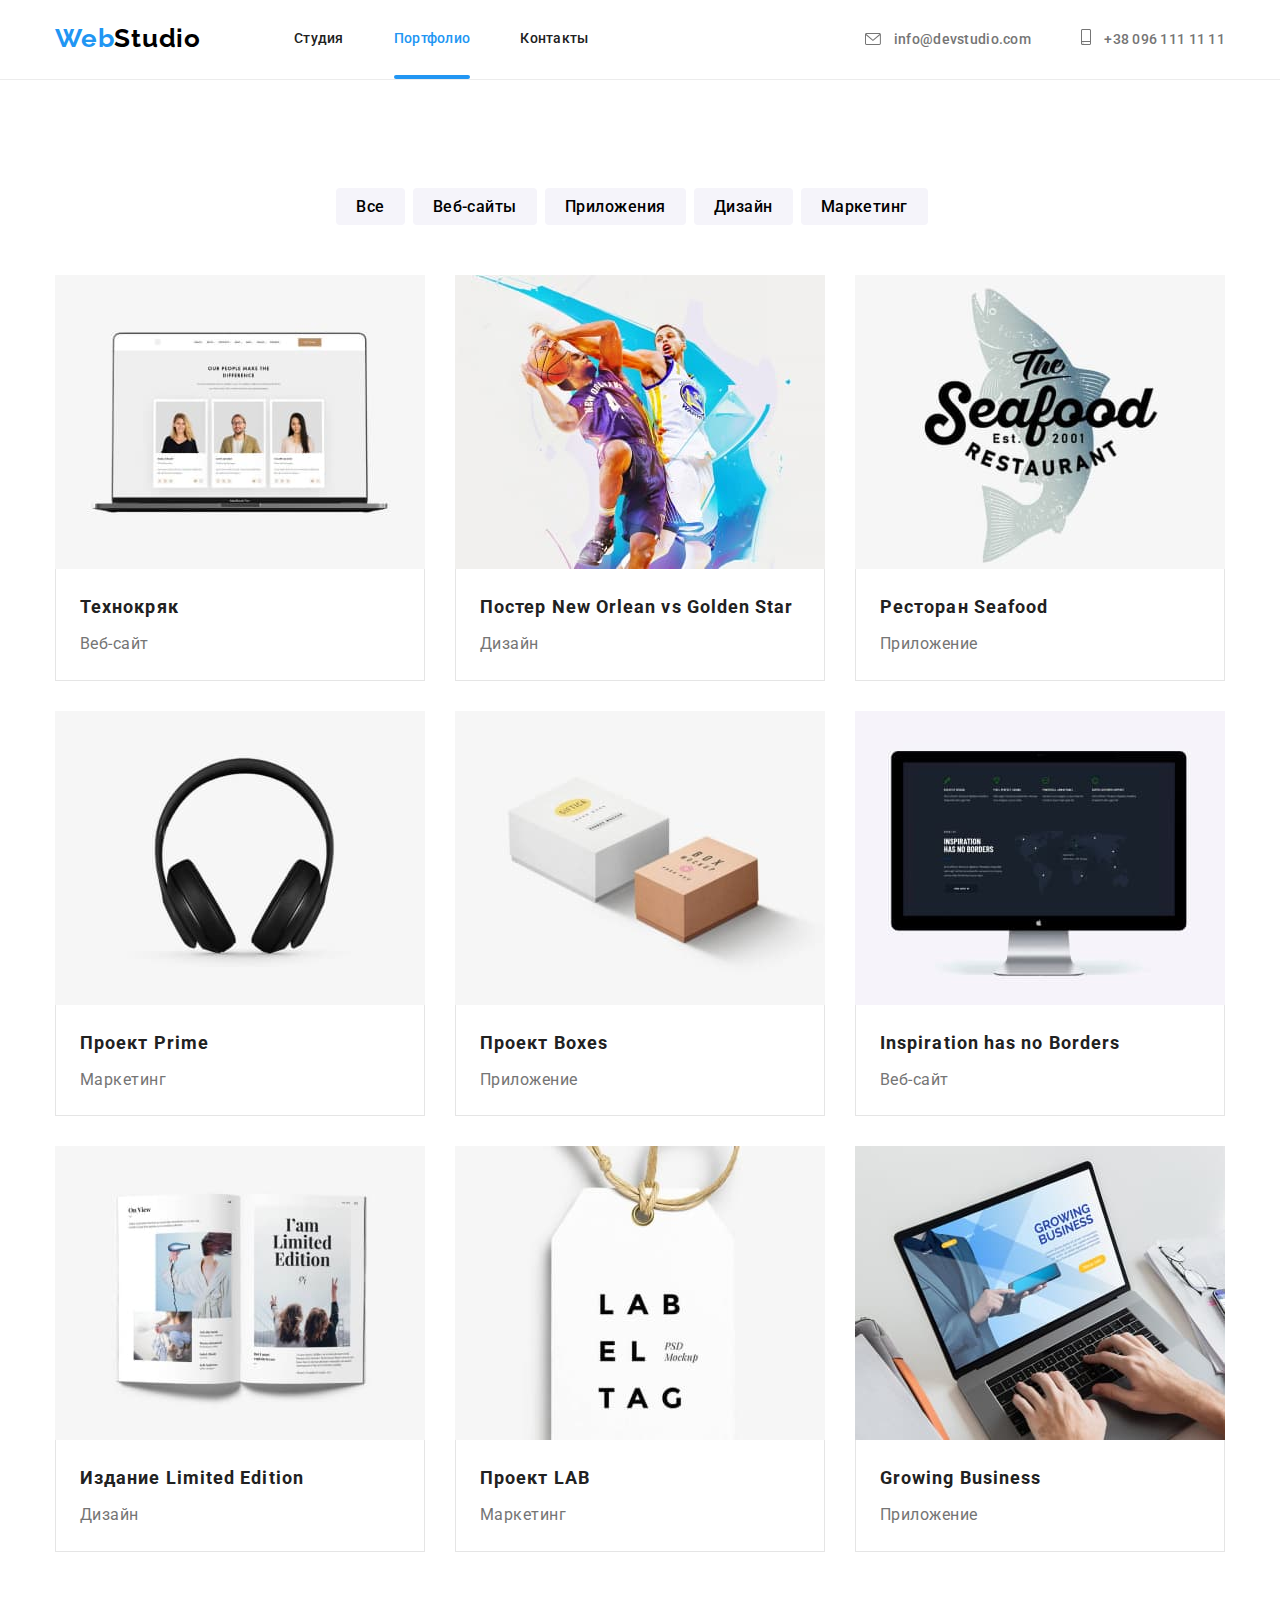
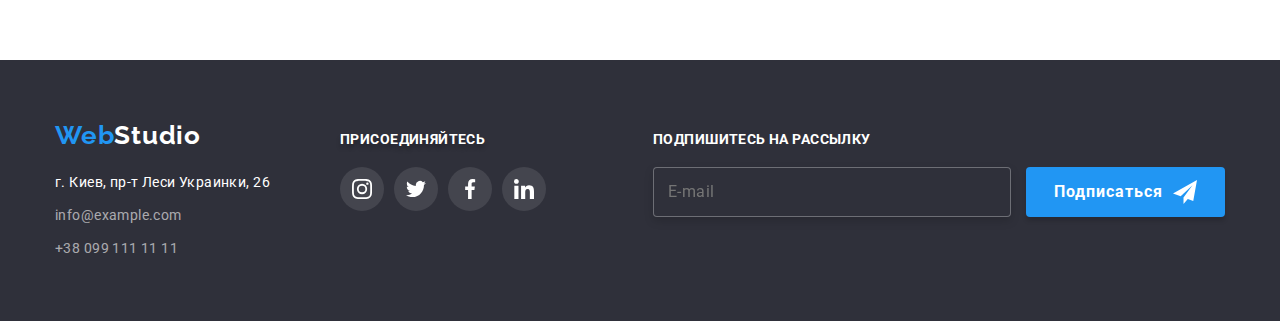
==== portfolio.html @ 9babfda0 "перенесены файли з 6го дз" ====
<!DOCTYPE html>
<html lang="ru">
  <head>
    <meta charset="UTF-8" />
    <meta http-equiv="X-UA-Compatible" content="IE=edge" />
    <meta name="viewport" content="width=device-width, initial-scale=1.0" />
    <title>Студия</title>

    <link rel="preconnect" href="https://fonts.googleapis.com" />
    <link rel="preconnect" href="https://fonts.gstatic.com" crossorigin />
    <link
      href="https://fonts.googleapis.com/css2?family=Raleway:wght@700&family=Roboto:wght@400;500;700;900&display=swap"
      rel="stylesheet"
    />

    <link
      rel="stylesheet"
      href="https://cdnjs.cloudflare.com/ajax/libs/modern-normalize/1.1.0/modern-normalize.min.css"
    />
    <link rel="stylesheet" href="./css/styles.css" />
  </head>

  <body>
    <!-- Хедер -->
    <header class="header">
      <div class="container header-container">
        <nav class="navigation">
          <a class="link logo-link" href="./index.html">
            <span class="logo-web">Web</span><span class="logo-studio">Studio</span>
          </a>
          <ul class="list">
            <li class="nav">
              <a class="link header-link" href="./index.html"><span>Студия</span></a>
            </li>
            <li class="nav">
              <a class="link header-link line" href=""><span class="nav-color">Портфолио</span></a>
            </li>
            <li class="nav">
              <a class="link header-link" href="">Контакты</a>
            </li>
          </ul>
        </nav>

        <ul class="header-contacts">
          <li class="list">
            <a class="link contacts-link" href="mailto:info@devstudio.com">
              <svg class="header-icon" width="16" height="12">
                <use href="./img/index-images/icons.svg#mail"></use>
              </svg>
              info@devstudio.com</a
            >
          </li>

          <li class="list">
            <a class="link contacts-link" href="tel:+380961111111">
              <svg class="header-icon" width="10" height="16">
                <use href="./img/index-images/icons.svg#smartphone"></use>
              </svg>
              +38 096 111 11 11</a
            >
          </li>
        </ul>
      </div>
    </header>
    <main>
      <section class="section">
        <!-- Кнопки -->
        <div class="container">
          <h1 class="hidden-title">Проекты</h1>
          <ul class="list list-buttons">
            <li class="buttons">
              <button class="portfolio-button" type="button">Все</button>
            </li>
            <li class="buttons">
              <button class="portfolio-button" type="button">Веб-сайты</button>
            </li>

            <li class="buttons">
              <button class="portfolio-button" type="button">Приложения</button>
            </li>
            <li class="buttons">
              <button class="portfolio-button" type="button">Дизайн</button>
            </li>
            <li class="buttons">
              <button class="portfolio-button" type="button">Маркетинг</button>
            </li>
          </ul>

          <!-- Проекты -->
          <ul class="list projects-list">
            <li class="project-items">
              <a class="link" href="">
                <div class="portfolio-img">
                  <img
                    src="./img/portfolio-images/technokriak.jpg"
                    alt="Нуотбук с портфолио людей"
                    width="370"
                  />
                  <p>
                    Технокряк это современная площадка распространения коронавируса. Компании
                    используют эту платформу для цифрового шпионажа и атак на защищённые сервера
                    конкурентов.
                  </p>
                </div>
                <div class="card-desc">
                  <h2 class="portfolio-projects-title">Технокряк</h2>
                  <p class="portfolio-description">Веб-сайт</p>
                </div></a
              >
            </li>
            <li class="project-items">
              <a class="link" href="">
                <div class="portfolio-img">
                  <img
                    src="./img/portfolio-images/new-orlean-poster.jpg"
                    alt="Постер с двумя баскетболистами"
                    width="370"
                  />
                  <p>
                    Технокряк это современная площадка распространения коронавируса. Компании
                    используют эту платформу для цифрового шпионажа и атак на защищённые сервера
                    конкурентов.
                  </p>
                </div>
                <div class="card-desc">
                  <h2 class="portfolio-projects-title">Постер New Orlean vs Golden Star</h2>
                  <p class="portfolio-description">Дизайн</p>
                </div></a
              >
            </li>
            <li class="project-items">
              <a class="link" href=""
                ><div class="portfolio-img">
                  <img
                    src="./img/portfolio-images/seafood-restourant.jpg"
                    alt="Логотип ресторана"
                    width="370"
                  />
                  <p>
                    Технокряк это современная площадка распространения коронавируса. Компании
                    используют эту платформу для цифрового шпионажа и атак на защищённые сервера
                    конкурентов.
                  </p>
                </div>
                <div class="card-desc">
                  <h2 class="portfolio-projects-title">Ресторан Seafood</h2>
                  <p class="portfolio-description">Приложение</p>
                </div></a
              >
            </li>
            <li class="project-items">
              <a class="link" href="">
                <div class="portfolio-img">
                  <img src="./img/portfolio-images/prime-poject.jpg" alt="Наушники" width="370" />
                  <p>
                    Технокряк это современная площадка распространения коронавируса. Компании
                    используют эту платформу для цифрового шпионажа и атак на защищённые сервера
                    конкурентов.
                  </p>
                </div>
                <div class="card-desc">
                  <h2 class="portfolio-projects-title">Проект Prime</h2>
                  <p class="portfolio-description">Маркетинг</p>
                </div></a
              >
            </li>
            <li class="project-items">
              <a class="link" href="">
                <div class="portfolio-img">
                  <img
                    src="./img/portfolio-images/boxes-project.jpg"
                    alt="Две коробки"
                    width="370"
                  />
                  <p>
                    Технокряк это современная площадка распространения коронавируса. Компании
                    используют эту платформу для цифрового шпионажа и атак на защищённые сервера
                    конкурентов.
                  </p>
                </div>
                <div class="card-desc">
                  <h2 class="portfolio-projects-title">Проект Boxes</h2>
                  <p class="portfolio-description">Приложение</p>
                </div></a
              >
            </li>
            <li class="project-items">
              <a class="link" href="">
                <div class="portfolio-img">
                  <img
                    src="./img/portfolio-images/inspiration-has-no-borders.jpg"
                    alt=" Монитор"
                    width="370"
                  />
                  <p>
                    Технокряк это современная площадка распространения коронавируса. Компании
                    используют эту платформу для цифрового шпионажа и атак на защищённые сервера
                    конкурентов.
                  </p>
                </div>
                <div class="card-desc">
                  <h2 class="portfolio-projects-title">Inspiration has no Borders</h2>
                  <p class="portfolio-description">Веб-сайт</p>
                </div></a
              >
            </li>
            <li class="project-items">
              <a class="link" href="">
                <div class="portfolio-img">
                  <img src="./img/portfolio-images/limited-edition.jpg" alt="Книга" width="370" />
                  <p>
                    Технокряк это современная площадка распространения коронавируса. Компании
                    используют эту платформу для цифрового шпионажа и атак на защищённые сервера
                    конкурентов.
                  </p>
                </div>
                <div class="card-desc">
                  <h2 class="portfolio-projects-title">Издание Limited Edition</h2>
                  <p class="portfolio-description">Дизайн</p>
                </div></a
              >
            </li>
            <li class="project-items">
              <a class="link" href="">
                <div class="portfolio-img">
                  <img
                    src="./img/portfolio-images/lab-project.jpg"
                    alt="Бирка с логотипом компании"
                    width="370"
                  />
                  <p>
                    Технокряк это современная площадка распространения коронавируса. Компании
                    используют эту платформу для цифрового шпионажа и атак на защищённые сервера
                    конкурентов.
                  </p>
                </div>
                <div class="card-desc">
                  <h2 class="portfolio-projects-title">Проект LAB</h2>
                  <p class="portfolio-description">Маркетинг</p>
                </div></a
              >
            </li>
            <li class="project-items">
              <a class="link" href=""
                ><div class="portfolio-img">
                  <img
                    src="./img/portfolio-images/growing-business.jpg"
                    alt="Ноутбук"
                    width="370"
                  />
                  <p>
                    Технокряк это современная площадка распространения коронавируса. Компании
                    используют эту платформу для цифрового шпионажа и атак на защищённые сервера
                    конкурентов.
                  </p>
                </div>
                <div class="card-desc">
                  <h2 class="portfolio-projects-title">Growing Business</h2>
                  <p class="portfolio-description">Приложение</p>
                </div></a
              >
            </li>
          </ul>
        </div>
      </section>
    </main>
    <!--Футер  -->
    <footer class="footer">
      <div class="container">
        <div class="address">
          <a class="link logo-link" href="./index.html"
            ><span class="logo-web">Web</span><span class="logo-studio-footer">Studio</span>
          </a>

          <address>
            <ul class="list-address">
              <li class="address-item">
                <a
                  class="link footer-address"
                  href="https://www.google.com/maps/d/u/0/viewer?msa=0&mid=10uSM3H-mIU3GznYo2szRIEphczw&ll=50.42732700000001%2C30.538092&z=17"
                  target="_blank"
                  rel="noopener noreferrer"
                  >г. Киев, пр-т Леси Украинки, 26</a
                >
              </li>
              <li class="address-item">
                <a class="link footer-contacts" href="mailto:info@example.com">info@example.com</a>
              </li>
              <li class="address-item">
                <a class="link footer-contacts" href="tel:+380991111111">+38 099 111 11 11</a>
              </li>
            </ul>
          </address>
        </div>
        <div class="join-us">
          <h2>присоединяйтесь</h2>
          <ul class="list">
            <li class="footer-links-list">
              <a class="footer-links" href="">
                <svg class="footer-item" width="20" height="20">
                  <use href="./img/index-images/icons.svg#instagram-wite"></use>
                </svg>
              </a>
            </li>
            <li class="footer-links-list">
              <a class="footer-links" href="">
                <svg class="footer-item" width="20" height="20">
                  <use href="./img/index-images/icons.svg#twitter-wite"></use>
                </svg>
              </a>
            </li>
            <li class="footer-links-list">
              <a class="footer-links" href="">
                <svg class="footer-item" width="20" height="20">
                  <use href="./img/index-images/icons.svg#facebook-wite"></use>
                </svg>
              </a>
            </li>
            <li class="footer-links-list">
              <a class="footer-links" href="">
                <svg class="footer-item" width="20" height="20">
                  <use href="./img/index-images/icons.svg#linkedin-wite"></use>
                </svg>
              </a>
            </li>
          </ul>
        </div>
        <div class="subscribe">
          <form action="">
            <h2>Подпишитесь на рассылку</h2>
            <label for="email"> </label> <input type="email" name="email" placeholder="E-mail" />
            <button type="submit">
              Подписаться
              <svg>
                <use href="img/index-images/icons.svg#icon_send" width="24" height="24"></use>
              </svg>
            </button>
          </form>
        </div>
      </div>
    </footer>
  </body>
</html>
---- css/styles.css ----
/* accent color #2196F3 */
/* almost wite color #e5e5e5 */
/* wite color #FFFFFF */
/* hero and footer color #2F303A */
/* team background color #F5F4FA */
/* main text color #757575 */
/* title color #212121 */
/* footer address #FFFFFF99 */
/* background color #E5E5E5 */
/* hover btn color #188CE8 */

:root {
  --hero-footer-color: #2f303a;
  --team-background-color: #f5f4fa;
  --main-text-color: #757575;
  --accent-color: #2196f3;
  --accent-color-overlay: rgb(33, 150, 243, 0.9);
  --title-color: #212121;
  --wite-color: #fff;
  --footer-contacts-color: rgba(255, 255, 255, 0.6);
  --footer-sotial-links-color: rgba(255, 255, 255, 0.1);
  --background-color: #e5e5e5;
  --border-color: #eeeeee;
  --icon-color: #afb1b8;
  --overlay-color: rgba(47, 48, 58, 0.8);
  --button-hover-color: #188ce8;
  --backdrop-color: rgba(0, 0, 0, 0.2);
  --animation-style: cubic-bezier(0.4, 0, 0.2, 1);
}
h1,
h2,
h3,
h4,
h5,
h6,
p {
  margin: 0;
  padding: 0;
}

.container {
  margin: 0 auto;
  width: 1200px;
  padding-left: 15px;
  padding-right: 15px;
  /* outline: solid 1px teal; */
  /* background-color: tomato; */
}
.section {
  padding-bottom: 94px;
  padding-top: 94px;
}

body {
  background-color: var(--wite-color);
  color: var(--main-text-color);

  font-family: 'Roboto', sans-serif;
  font-size: 14px;
  line-height: 1.7;
  letter-spacing: 0.03em;
}
.img,
.link {
  display: block;
}

.container .list {
  list-style: none;
  padding-left: 0;
}

.link,
.projects-list {
  text-decoration: none;
}
.project-items {
  display: inline-block;
}

/* Хедер */
.header a {
  padding-bottom: 32px;
  padding-top: 32px;
}
.header {
  background-color: var(--wite-color);
  border-bottom: 1px solid #ececec;
}
.header-container {
  height: 78.75px;
  padding-left: 15px;
}
.header-container,
.navigation,
.list {
  display: flex;
  align-items: center;
  padding-left: 0;
}
.header-container .logo-link {
  margin-right: 93px;
  padding-left: 15px;
}

.nav + .nav {
  margin-left: 50px;
}
.logo-web,
.logo-studio {
  color: var(--accent-color);

  font-family: 'Raleway', sans-serif;
  font-style: normal;
  font-weight: 700;
  font-size: 26px;
  line-height: 1.2;
  letter-spacing: 0.03em;
}
.logo-studio {
  color: black;
}
.header-contacts {
  display: flex;
  margin-left: auto;
}
.nav {
  position: relative;
}
.header-link {
  position: relative;
  color: var(--title-color);
  font-style: normal;
  font-weight: 500;
  font-size: 14px;
  line-height: 1.14;
  letter-spacing: 0.02em;
  transition: color 250ms var(--animation-style);
}

.line::after {
  content: '';
  position: absolute;
  left: 0;
  bottom: 0;
  width: 100%;
  height: 4px;
  border-radius: 2px;
  background-color: var(--accent-color);
}

.nav-color {
  color: var(--accent-color);
}
.header .list {
  padding-left: 0;
}
.contacts-link {
  font-weight: 500;
  font-style: normal;
  font-size: 14px;
  line-height: 1.5;
  letter-spacing: 0.02em;
}
.header-contacts .list:not(:first-child) {
  margin-left: 50px;
}
.header-link:hover,
.header-link:focus {
  color: var(--accent-color);
}
.contacts-link {
  color: var(--main-text-color);
  transition: color 250ms var(--animation-style);
}
.header-icon {
  display: inline-flex;
  align-items: center;
  margin-right: 10px;
  margin-bottom: -1px;
  fill: currentColor;
}
.contacts-link:hover,
.contacts-link:focus {
  color: var(--accent-color);
  fill: var(--accent-color);
}

/* Index.html */
/* Герой */
.hero,
.footer {
  background-color: var(--hero-footer-color);
}
.hero {
  padding: 0;
  padding-top: 200px;
  padding-bottom: 200px;
  text-align: center;
  background-image: url(../img/index-images/);
}
.overlay {
  background-image: linear-gradient(to right, rgba(47, 48, 58, 0.4), rgba(47, 48, 58, 0.4)),
    url(../img/index-images/hero-cover.jpg);
  background-size: cover;
  background-position: center;
  max-width: 1600px;
  max-height: 600px;
  margin-left: auto;
  margin-right: auto;
}

.hero-title {
  color: var(--wite-color);

  font-weight: 900;
  font-size: 44px;
  line-height: 1.4;
  text-align: center;
  letter-spacing: 0.06em;
  text-transform: uppercase;

  margin-top: 0;
  margin-bottom: 30px;
  width: 696px;
  margin-left: auto;
  margin-right: auto;
}
.backdrop {
  position: fixed;
  width: 100%;
  height: 100%;
  background-color: var(--backdrop-color);
  top: 0;
  left: 0;
  z-index: 1;
  transition: opacity 250ms, visibility 250ms;
}
.backdrop.is-hidden {
  opacity: 0;
  pointer-events: none;
  visibility: hidden;
}
.backdrop.is-hidden .modal {
  top: 50%;
  left: 50%;
  transform: translate(-50%, -50%) scale(0.5);
}

.modal {
  position: absolute;
  width: 528px;
  max-height: 581px;
  top: 50%;
  left: 50%;
  padding: 40px;
  transform: translate(-50%, -50%) scale(1);
  transition: transform 250 ms;

  background: var(--wite-color);
  box-shadow: 0px 1px 3px rgba(0, 0, 0, 0.12), 0px 1px 1px rgba(0, 0, 0, 0.14),
    0px 2px 1px rgba(0, 0, 0, 0.2);
  border-radius: 4px;
}
.modal-btn {
  position: absolute;
  top: 8px;
  right: 8px;
  width: 30px;
  height: 30px;
  cursor: pointer;

  background-color: var(--wite-color);
  border-radius: 50%;
  border: 1px solid rgba(0, 0, 0, 0.1);
  display: flex;
  justify-content: center;
  align-items: center;
  transition: fill 250ms var(--animation-style);
}
.modal-btn:hover {
  fill: var(--accent-color);
}
.form {
  text-align: left;
}
.form-field,
.input {
  position: relative;
  display: flex;
  flex-direction: column;
  font-style: normal;
  font-weight: 400;
  font-size: 12px;
  line-height: 14px;
  letter-spacing: 0.01em;
  color: var(--main-text-color);
  margin-bottom: 10px;
}

.form-icon {
  width: 18px;
  height: 18px;
  position: absolute;
  top: 50%;
  left: 12px;
  transform: translateY(-50%);
  transition: fill 250ms var(--animation-style);
}
.form-field input {
  border: 1px solid rgba(33, 33, 33, 0.2);

  border-radius: 4px;
  height: 40px;
  padding-left: 47px;
  transition: outline-color 250ms var(--animation-style);
}
.form-field textarea {
  resize: none;
  border: 1px solid rgba(33, 33, 33, 0.2);

  border-radius: 4px;
  padding: 12px 16px;
  transition: outline-color 250ms var(--animation-style);
}

input:focus + .form-icon {
  fill: var(--accent-color);
}
input:focus,
textarea:focus {
  outline-color: var(--accent-color);
}
.form b {
  display: inline-block;
  font-style: normal;
  font-weight: 700;
  font-size: 20px;
  line-height: 23px;
  text-align: center;
  letter-spacing: 0.03em;
  color: var(--title-color);
  margin-bottom: 12px;
}

.comment {
  margin-bottom: 20px;
}

.agreement {
  display: flex;
  align-items: center;
  justify-content: center;
  margin-bottom: 30px;
}
.agreement_text {
  display: flex;
  align-items: center;
  justify-content: center;
  margin-right: 5px;
  transition: background-image 2500ms var(--animation-style);
}

.agreement span,
a {
  color: var(--accent-color);
}

.agreement input {
  margin-right: 9px;
}
.checkbox {
  position: absolute;
  width: 1px;
  height: 1px;
  margin: -1px;
  border: 0;
  padding: 0;

  white-space: nowrap;
  clip-path: inset(100%);
  clip: rect(0 0 0 0);
  overflow: hidden;
}

.icon_check {
  content: '';
  width: 16px;
  height: 15px;
  border: 2px solid #212121;
  border-radius: 4px;
  margin-right: 7px;
  display: flex;
  align-items: center;
  justify-content: center;
  transition: background-color 250ms var(--animation-style);
}
.icon_check {
  fill: transparent;
}
.checkbox:checked + .agreement_text .icon_check {
  border: none;
  background-color: var(--accent-color);
}
.checkbox:checked + .agreement_text .icon_check {
  fill: var(--wite-color);
}

.form button {
  display: block;
  margin-left: auto;
  margin-right: auto;
  border-radius: 4px;
  border: none;
  cursor: pointer;
  padding: 10px 55px;
  background-color: var(--accent-color);
  font-weight: 700;
  font-size: 16px;
  line-height: 30px;
  letter-spacing: 0.06em;

  color: var(--wite-color);
  transition: background-color 250ms var(--animation-style);
}
.form button:hover {
  background-color: var(--button-hover-color);
}
/* Кнопки */
.hero-button {
  background-color: var(--accent-color);
  color: var(--wite-color);

  cursor: pointer;
  transition: background-color 250ms var(--animation-style);
  font-family: inherit;
  font-weight: 700;
  font-size: 16px;
  line-height: 1.9;
  letter-spacing: 0.06em;

  padding: 10px 32px;
  border: none;
  border-radius: 4px;
  box-shadow: 0px 4px 4px rgba(0, 0, 0, 0.15);
  display: inline-block;
}
.hero-button:hover {
  background-color: var(--button-hover-color);
}

/* Особенности */
.hidden-title {
  position: absolute;
  width: 1px;
  height: 1px;
  margin: -1px;
  border: 0;
  padding: 0;

  white-space: nowrap;
  clip-path: inset(100%);
  clip: rect(0 0 0 0);
  overflow: hidden;
}
.features {
  padding-bottom: 0;
}

.features .list {
  padding: 0;
}
.features.item {
  width: 270px;
}
.features p {
  margin-bottom: 0;
  margin-top: 0;
}

.features-title {
  color: var(--title-color);

  font-weight: 700;
  font-size: 14px;
  line-height: 1.14;
  letter-spacing: 0.03em;
  text-transform: uppercase;
  margin-bottom: 10px;
  margin-top: 0;
}

.item:not(:first-child) {
  margin-left: 30px;
}

.bg {
  display: flex;
  background-color: var(--team-background-color);
  width: 270px;
  height: 120px;
  border-radius: 4px;
  margin-bottom: 30px;
  align-items: center;
  justify-content: center;
}

/* Чем мы занимаемся */

.projects-title,
.team-title {
  color: var(--title-color);

  font-weight: 700;
  font-size: 36px;
  line-height: 0.8;
  text-align: center;
  letter-spacing: 0.03em;

  margin-top: 0;
  margin-bottom: 50px;
}
.projects .list {
  flex-wrap: wrap;
}
.project-img {
  position: relative;
  line-height: 0;
}
.project-info {
  position: absolute;
  bottom: 0;
  left: 0;
  width: 100%;
  height: 70px;
  padding-bottom: 27px;
  padding-top: 27px;
  padding-left: auto;
  padding-right: auto;

  font-style: normal;
  font-weight: 900;
  font-size: 14px;
  line-height: 16px;
  text-align: center;
  letter-spacing: 0.03em;
  text-transform: uppercase;
  color: var(--wite-color);
  background-color: var(--overlay-color);
}

/* Наша команда */
.team {
  background-color: var(--team-background-color);
}
.employee-title {
  color: var(--title-color);

  font-weight: 500;
  font-size: 16px;
  line-height: 1.2;
  text-align: center;
  letter-spacing: 0.03em;
  margin-bottom: 10px;
  margin-top: 0;
}
.employee-info {
  padding: 30px;
}
/* .team-photo {
  padding-bottom: 30px;
} */
.employee-position {
  font-size: 16px;
  line-height: 1.2;
  text-align: center;
  letter-spacing: 0.03em;
  margin-top: 0;
  margin-bottom: 0;
}
.team-item {
  background-color: var(--wite-color);
  box-shadow: 0px 1px 3px rgba(0, 0, 0, 0.12), 0px 1px 1px rgba(0, 0, 0, 0.14),
    0px 2px 1px rgba(0, 0, 0, 0.2);
  border-radius: 0px 0px 4px 4px;
}
.team-item:not(:first-child) {
  margin-left: 30px;
}
.team-item p {
  margin-bottom: 16px;
}
.emploee-links {
  padding-left: 32px;
  padding-right: 32px;
  padding-bottom: 30px;
  justify-content: center;
}

.link-item {
  display: flex;
  justify-content: center;
  text-align: center;
  fill: var(--icon-color);
}
.social-links {
  display: flex;
  width: 44px;
  height: 44px;
  background-color: var(--wite-color);
  border-radius: 50%;
  justify-content: center;
  align-items: center;
  transition: background-color 250ms var(--animation-style);
}

.social-links:hover,
.social-links:focus {
  background-color: var(--accent-color);
}
.social-links:hover .link-item,
.social-links:focus .link-item {
  fill: var(--wite-color);
}
.icon-link:not(:last-child) {
  margin-right: 10px;
}
/* Clients */
.our-clients {
  font-weight: 700;
  font-size: 36px;
  line-height: 42px;
  text-align: center;
  letter-spacing: 0.03em;
  color: var(--title-color);
  margin-bottom: 50px;
}
.clients-item:not(:last-child) {
  margin-right: 30px;
}
.clients-link {
  display: inline-block;
  justify-content: center;

  border: 1px solid var(--icon-color);
  border-radius: 4px;
  padding: 16px 32px;
  color: var(--icon-color);
  transition: border 250ms var(--animation-style);
}
.clients-icon {
  fill: currentColor;
  transition: fill 250ms var(--animation-style);
}
.clients-link:hover .clients-icon,
.clients-link:focus .clients-icon {
  fill: var(--accent-color);
}
.clients-link:hover,
.clients-link:focus {
  border: 1px solid var(--accent-color);
}
/* Футер */
.footer {
  padding-bottom: 60px;
  padding-top: 60px;
}
.footer .container {
  display: flex;
  align-items: baseline;
}

.footer .logo-link {
  margin-bottom: 20px;
}
.address {
  flex-direction: column;
  display: flex;
}
.address .list {
  padding-left: 0;
}
.logo-studio-footer {
  color: var(--wite-color);

  font-family: 'Raleway', sans-serif;
  font-style: normal;
  font-weight: 700;
  font-size: 26px;
  line-height: 1.2;
  letter-spacing: 0.03em;
}
.list-address {
  list-style: none;
  padding-left: 0;
  margin: 0;
  margin-top: 0;
}
.address-item:not(:last-child) {
  margin-bottom: 9px;
}
.footer-address {
  color: var(--wite-color);

  font-style: normal;
  font-weight: 400;
  font-size: 14px;
  line-height: 1.7;

  letter-spacing: 0.03em;
}
.footer-contacts {
  color: var(--footer-contacts-color);

  font-style: normal;
  font-weight: 400;
  font-size: 14px;
  line-height: 1.7;
  letter-spacing: 0.03em;
}
.footer-contacts:hover,
.footer-contacts:focus {
  color: var(--wite-color);
}
.footer-contacts:focus {
  color: var(--wite-color);
}
/* Join us */
.join-us {
  margin-left: 70px;
  align-items: baseline;
}
.join-us h2 {
  font-weight: 700;
  font-size: 14px;
  line-height: 16px;
  letter-spacing: 0.03em;
  text-transform: uppercase;
  /* border: 1px solid #000000; */
  text-shadow: 0px 4px 4px rgba(0, 0, 0, 0.25);

  color: var(--wite-color);
  margin-bottom: 20px;
}
.footer-item {
  display: flex;
  justify-content: center;
  align-items: center;
}
.footer-links {
  display: inline-block;
  display: flex;
  justify-content: center;
  align-items: center;
  background-color: var(--footer-sotial-links-color);
  width: 44px;
  height: 44px;
  border-radius: 50%;
  transition: background-color 250ms var(--animation-style);
}
.footer-links-list:not(:last-child) {
  margin-right: 10px;
}

.footer-links:hover,
.footer-links:focus {
  background-color: var(--accent-color);
}
.subscribe {
  margin-left: auto;
}
.subscribe h2 {
  font-style: normal;
  font-weight: 700;
  font-size: 14px;
  line-height: 16px;
  letter-spacing: 0.03em;
  text-transform: uppercase;
  color: var(--wite-color);
  margin-bottom: 20px;
}

.subscribe input {
  font-style: normal;
  font-weight: 400;
  font-size: 16px;
  line-height: 20px;
  letter-spacing: 0.03em;

  outline: none;

  background-color: var(--hero-footer-color);
  color: var(--footer-contacts-color);
  width: 358px;
  border: 1px solid rgba(255, 255, 255, 0.3);

  filter: drop-shadow(0px 4px 4px rgba(0, 0, 0, 0.15));
  border-radius: 4px;
  padding: 14px;
  transition: outline-color 250ms var(--animation-style);
}
.subscribe input:focus {
  border-color: var(--accent-color);
}
.subscribe button {
  display: inline-flex;
  align-items: center;
  font-style: normal;
  font-weight: 700;
  font-size: 16px;
  line-height: 30px;
  letter-spacing: 0.06em;
  background-color: var(--accent-color);
  box-shadow: 0px 4px 4px rgba(0, 0, 0, 0.15);
  border: none;
  border-radius: 4px;
  color: var(--wite-color);
  padding: 10px 28px;
  margin-left: 12px;
  cursor: pointer;
  transition: background-color 250ms var(--animation-style);
}
.subscribe button:hover {
  background-color: var(--button-hover-color);
}
.subscribe svg {
  width: 24px;
  height: 24px;
  margin-left: 10px;
}

/*  Portfolio.html */
/* Кнопки Portfolio */
.list-buttons {
  justify-content: center;
  margin-right: 8px;
  margin-bottom: 50px;
}
/* .buttons {
  margin-bottom: 50px;
} */

.portfolio-button {
  background: var(--team-background-color);
  border-radius: 4px;
  border: 0;

  cursor: pointer;

  font-family: inherit;
  font-weight: 500;
  font-size: 16px;
  line-height: 1.6;
  text-align: center;
  letter-spacing: 0.03em;

  margin-right: 8px;
  padding: 6px 20px;
  transition: background-color 250ms var(--animation-style), color 250ms var(--animation-style);
}

.portfolio-button:hover,
.portfolio-button:focus {
  background-color: var(--accent-color);
  color: var(--wite-color);
  box-shadow: 0px 3px 1px rgba(0, 0, 0, 0.1), 0px 1px 2px rgba(0, 0, 0, 0.08),
    0px 2px 2px rgba(0, 0, 0, 0.12);
  transition: box-shadow 250ms var(--animation-style);
}
.portfolio-projects-title {
  color: var(--title-color);

  font-family: inherit;
  font-weight: 700;
  font-size: 18px;
  line-height: 2;
  text-align: left;
  letter-spacing: 0.06em;
}
.portfolio-description {
  color: var(--main-text-color);

  font-style: normal;
  font-weight: 400;
  font-size: 16px;
  line-height: 1.9;
  text-align: left;
  letter-spacing: 0.03em;
}
.project-items a img {
  display: block;
  max-width: 100%;
  height: auto;
}

.projects-list {
  flex-wrap: wrap;
}
.project-items {
  margin-right: 30px;
  margin-bottom: 30px;
}
.portfolio-img {
  position: relative;
  overflow: hidden;
}

.portfolio-img::before {
  display: inline-block;
  content: '';
  position: absolute;
  top: 0;
  left: 0;
  width: 100%;
  height: 100%;
  background-color: var(--accent-color-overlay);

  transform: translateY(101%);
  transition: transform 250ms var(--animation-style);
}
.portfolio-img p {
  position: absolute;
  top: 0;
  left: 0;
  width: 100%;
  height: 100%;
  transform: translateY(101%);

  font-style: normal;
  font-weight: 400;
  font-size: 18px;
  line-height: 28px;
  letter-spacing: 0.03em;

  color: var(--wite-color);
  padding: 63px 24px;
  transition: transform 250ms var(--animation-style);
}
.project-items .link:hover ::before {
  transform: translateY(0);
}
.project-items .link:hover .portfolio-img p {
  transform: translateY(0);
}

.project-items .link:hover,
.project-items .link:focus {
  box-shadow: 0px 1px 1px rgba(0, 0, 0, 0.12), 0px 4px 4px rgba(0, 0, 0, 0.06),
    1px 4px 6px rgba(0, 0, 0, 0.16);
  transition: box-shadow 250ms var(--animation-style);
}

.project-items:nth-child(3n) {
  margin-right: 0;
}
.project-items:nth-last-child(-n + 3) {
  margin-bottom: 0;
}

.project-items .link {
  background-color: var(--wite-color);
  text-align: center;
}

.project-items .card-desc {
  border-bottom: 1px solid #e5e5e5;
  border-left: 1px solid #e5e5e5;
  border-right: 1px solid #e5e5e5;
}

.card-desc {
  padding-top: 20px;
  padding-left: 24px;
  padding-bottom: 20px;
}
.portfolio-projects-title {
  margin-bottom: 4px;
}
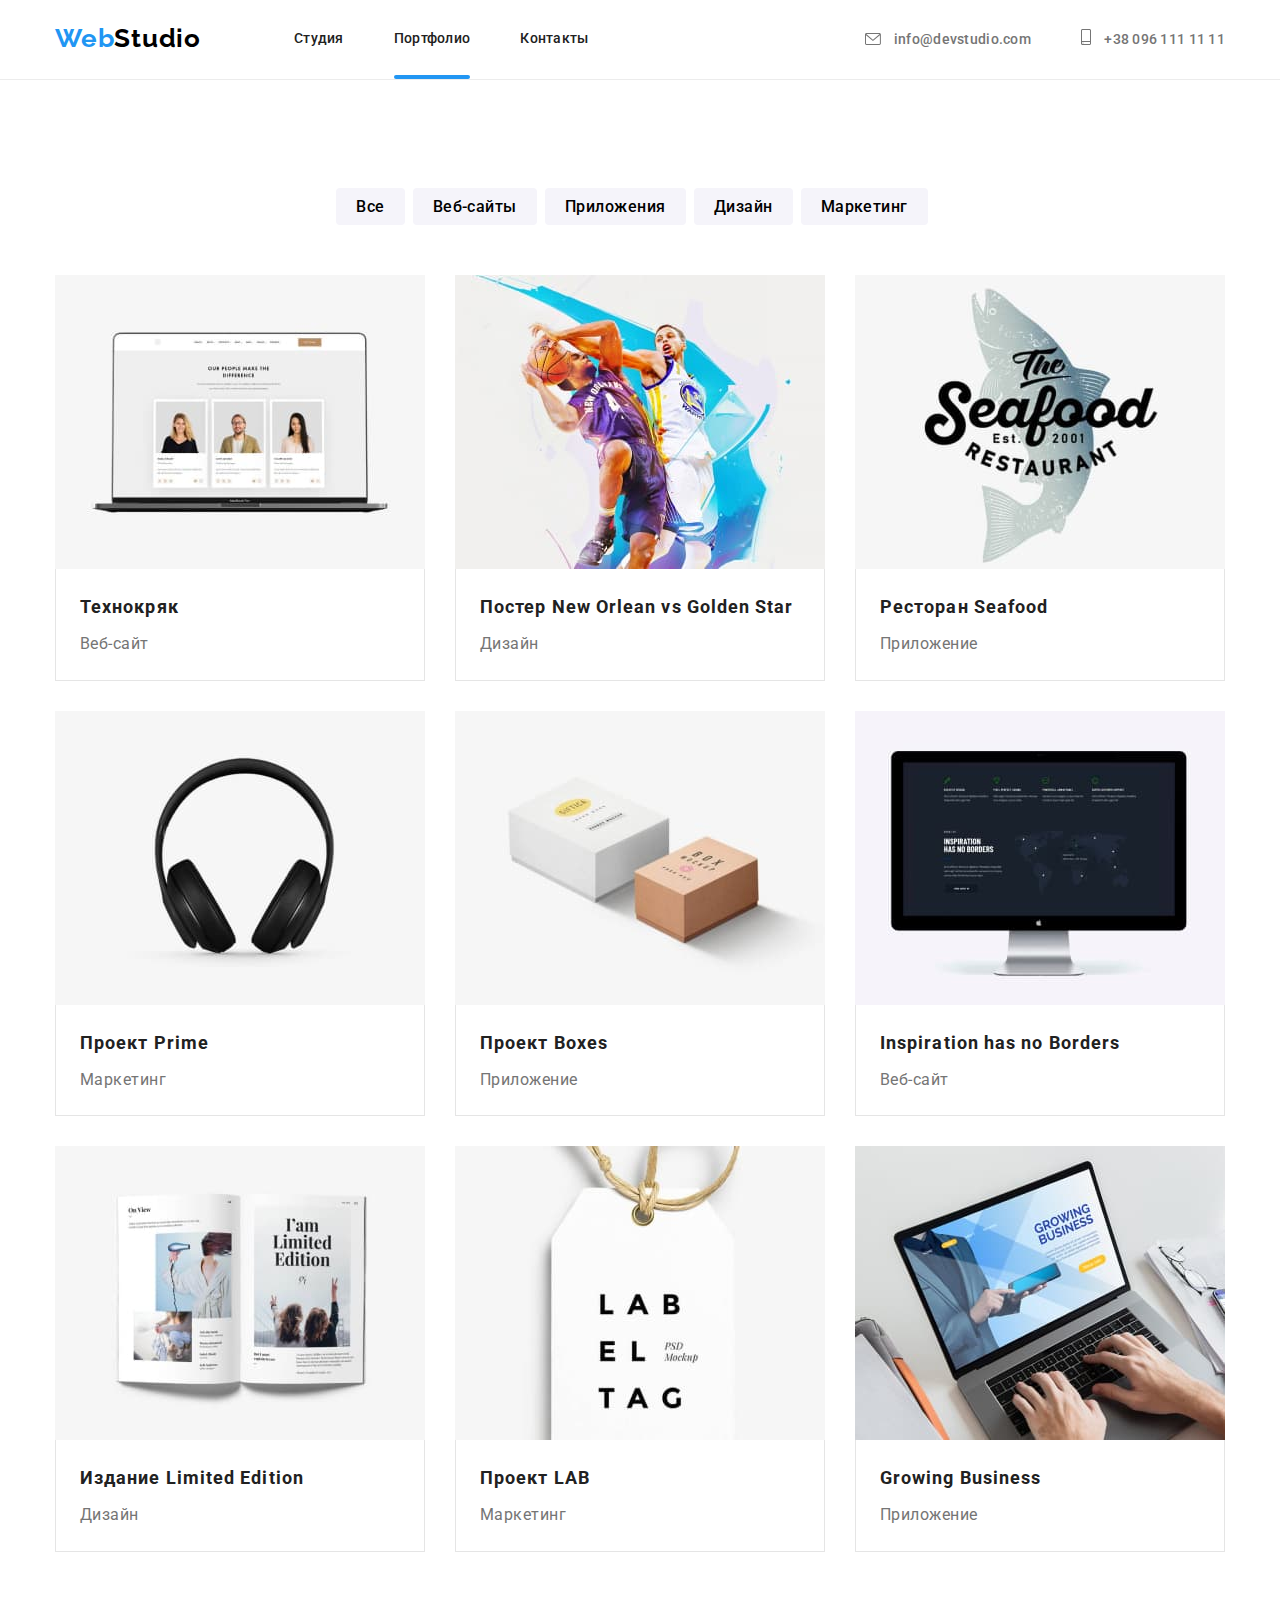
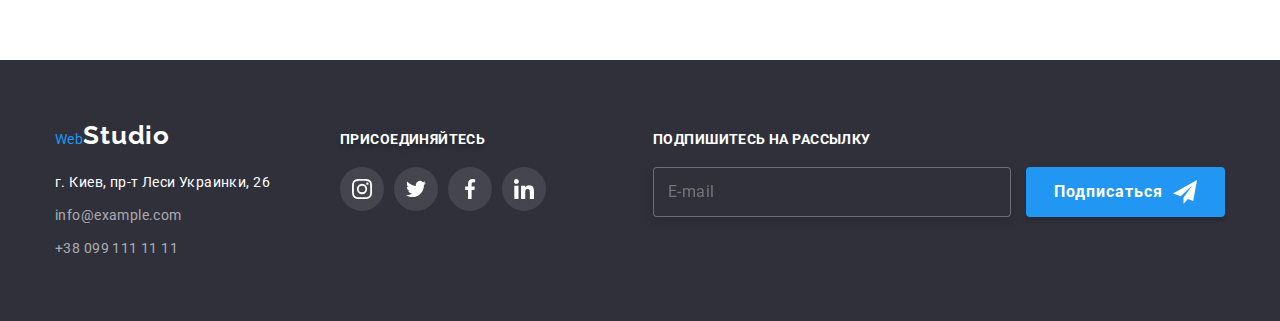
==== commit f892ed03: "змінені назви класів по БЕМ у хередрі і герої" ====
--- a/portfolio.html
+++ b/portfolio.html
@@ -19,32 +19,33 @@
     />
     <link rel="stylesheet" href="./css/styles.css" />
   </head>
-
   <body>
     <!-- Хедер -->
-    <header class="header">
-      <div class="container header-container">
+   <header class="header">
+      <div class="container header__container">
         <nav class="navigation">
-          <a class="link logo-link" href="./index.html">
-            <span class="logo-web">Web</span><span class="logo-studio">Studio</span>
+          <a class="link navigation__link" href="./index.html">
+            <span class="navigation__web">Web</span><span class="navigation__studio">Studio</span>
           </a>
           <ul class="list">
-            <li class="nav">
-              <a class="link header-link" href="./index.html"><span>Студия</span></a>
-            </li>
-            <li class="nav">
-              <a class="link header-link line" href=""><span class="nav-color">Портфолио</span></a>
-            </li>
-            <li class="nav">
-              <a class="link header-link" href="">Контакты</a>
+            <li class="navigation__items">
+              <a class="link navgation__link " href="./index.html"
+                >Студия</span></a
+              >
+            </li>
+            <li class="navigation__items">
+              <a class="link navgation__link navigation__line" href=""> <span class="navgation__link--color"></span>Портфолио</a>
+            </li>
+            <li class="navigation__items">
+              <a class="link navgation__link" href="">Контакты</a>
             </li>
           </ul>
         </nav>
 
-        <ul class="header-contacts">
+        <ul class="header__nav">
           <li class="list">
-            <a class="link contacts-link" href="mailto:info@devstudio.com">
-              <svg class="header-icon" width="16" height="12">
+            <a class="link header__contacts" href="mailto:info@devstudio.com">
+              <svg class="header__icon" width="16" height="12">
                 <use href="./img/index-images/icons.svg#mail"></use>
               </svg>
               info@devstudio.com</a
@@ -52,8 +53,8 @@
           </li>
 
           <li class="list">
-            <a class="link contacts-link" href="tel:+380961111111">
-              <svg class="header-icon" width="10" height="16">
+            <a class="link header__contacts" href="tel:+380961111111">
+              <svg class="header__icon" width="10" height="16">
                 <use href="./img/index-images/icons.svg#smartphone"></use>
               </svg>
               +38 096 111 11 11</a
--- a/css/styles.css
+++ b/css/styles.css
@@ -87,27 +87,27 @@
   background-color: var(--wite-color);
   border-bottom: 1px solid #ececec;
 }
-.header-container {
+.header__container {
   height: 78.75px;
   padding-left: 15px;
 }
-.header-container,
+.header__container,
 .navigation,
 .list {
   display: flex;
   align-items: center;
   padding-left: 0;
 }
-.header-container .logo-link {
+.header__container .navigation__link {
   margin-right: 93px;
   padding-left: 15px;
 }
 
-.nav + .nav {
+.navigation__items + .navigation__items {
   margin-left: 50px;
 }
-.logo-web,
-.logo-studio {
+.navigation__web,
+.navigation__studio {
   color: var(--accent-color);
 
   font-family: 'Raleway', sans-serif;
@@ -117,17 +117,17 @@
   line-height: 1.2;
   letter-spacing: 0.03em;
 }
-.logo-studio {
+.navigation__studio {
   color: black;
 }
-.header-contacts {
+.header__nav {
   display: flex;
   margin-left: auto;
 }
-.nav {
+.navigation__items {
   position: relative;
 }
-.header-link {
+.navgation__link {
   position: relative;
   color: var(--title-color);
   font-style: normal;
@@ -138,7 +138,7 @@
   transition: color 250ms var(--animation-style);
 }
 
-.line::after {
+.navigation__line::after {
   content: '';
   position: absolute;
   left: 0;
@@ -149,39 +149,39 @@
   background-color: var(--accent-color);
 }
 
-.nav-color {
+.navgation__link--color {
   color: var(--accent-color);
 }
 .header .list {
   padding-left: 0;
 }
-.contacts-link {
+.header__contacts {
   font-weight: 500;
   font-style: normal;
   font-size: 14px;
   line-height: 1.5;
   letter-spacing: 0.02em;
 }
-.header-contacts .list:not(:first-child) {
+.header__nav .list:not(:first-child) {
   margin-left: 50px;
 }
-.header-link:hover,
-.header-link:focus {
+.navgation__link:hover,
+.navgation__link:focus {
   color: var(--accent-color);
 }
-.contacts-link {
+.header__contacts {
   color: var(--main-text-color);
   transition: color 250ms var(--animation-style);
 }
-.header-icon {
+.header__icon {
   display: inline-flex;
   align-items: center;
   margin-right: 10px;
   margin-bottom: -1px;
   fill: currentColor;
 }
-.contacts-link:hover,
-.contacts-link:focus {
+.header__contacts:hover,
+.header__contacts:focus {
   color: var(--accent-color);
   fill: var(--accent-color);
 }
@@ -210,7 +210,7 @@
   margin-right: auto;
 }
 
-.hero-title {
+.hero__title {
   color: var(--wite-color);
 
   font-weight: 900;
@@ -241,7 +241,7 @@
   pointer-events: none;
   visibility: hidden;
 }
-.backdrop.is-hidden .modal {
+.backdrop.is-hidden .hero__modal {
   top: 50%;
   left: 50%;
   transform: translate(-50%, -50%) scale(0.5);
@@ -262,7 +262,7 @@
     0px 2px 1px rgba(0, 0, 0, 0.2);
   border-radius: 4px;
 }
-.modal-btn {
+.modal__btn {
   position: absolute;
   top: 8px;
   right: 8px;
@@ -278,14 +278,14 @@
   align-items: center;
   transition: fill 250ms var(--animation-style);
 }
-.modal-btn:hover {
+.modal__btn:hover {
   fill: var(--accent-color);
 }
-.form {
+.modal__form {
   text-align: left;
 }
-.form-field,
-.input {
+.modal__form-field,
+.modal__input {
   position: relative;
   display: flex;
   flex-direction: column;
@@ -298,7 +298,7 @@
   margin-bottom: 10px;
 }
 
-.form-icon {
+.modal__form-icon {
   width: 18px;
   height: 18px;
   position: absolute;
@@ -307,7 +307,7 @@
   transform: translateY(-50%);
   transition: fill 250ms var(--animation-style);
 }
-.form-field input {
+.modal__form-field input {
   border: 1px solid rgba(33, 33, 33, 0.2);
 
   border-radius: 4px;
@@ -315,7 +315,7 @@
   padding-left: 47px;
   transition: outline-color 250ms var(--animation-style);
 }
-.form-field textarea {
+.modal__form-field textarea {
   resize: none;
   border: 1px solid rgba(33, 33, 33, 0.2);
 
@@ -331,7 +331,7 @@
 textarea:focus {
   outline-color: var(--accent-color);
 }
-.form b {
+.modal__form b {
   display: inline-block;
   font-style: normal;
   font-weight: 700;
@@ -342,18 +342,21 @@
   color: var(--title-color);
   margin-bottom: 12px;
 }
-
-.comment {
+.modal__form-name {
+  margin-bottom: 4px;
+}
+
+.modal__comment {
   margin-bottom: 20px;
 }
 
-.agreement {
+.modal__agreement {
   display: flex;
   align-items: center;
   justify-content: center;
   margin-bottom: 30px;
 }
-.agreement_text {
+.modal__agreement-text {
   display: flex;
   align-items: center;
   justify-content: center;
@@ -361,15 +364,15 @@
   transition: background-image 2500ms var(--animation-style);
 }
 
-.agreement span,
+.modal__agreement span,
 a {
   color: var(--accent-color);
 }
 
-.agreement input {
+.modal__agreement input {
   margin-right: 9px;
 }
-.checkbox {
+.modal__checkbox {
   position: absolute;
   width: 1px;
   height: 1px;
@@ -383,7 +386,7 @@
   overflow: hidden;
 }
 
-.icon_check {
+.modal__icon-check {
   content: '';
   width: 16px;
   height: 15px;
@@ -395,18 +398,18 @@
   justify-content: center;
   transition: background-color 250ms var(--animation-style);
 }
-.icon_check {
+.modal__icon-check {
   fill: transparent;
 }
-.checkbox:checked + .agreement_text .icon_check {
+.modal__checkbox:checked + .modal__agreement-text .modal__icon-check {
   border: none;
   background-color: var(--accent-color);
 }
-.checkbox:checked + .agreement_text .icon_check {
+.modal__checkbox:checked + .modal__agreement-text .modal__icon-check {
   fill: var(--wite-color);
 }
 
-.form button {
+.modal__form button {
   display: block;
   margin-left: auto;
   margin-right: auto;
@@ -423,11 +426,11 @@
   color: var(--wite-color);
   transition: background-color 250ms var(--animation-style);
 }
-.form button:hover {
+.modal__form button:hover {
   background-color: var(--button-hover-color);
 }
 /* Кнопки */
-.hero-button {
+.hero__button {
   background-color: var(--accent-color);
   color: var(--wite-color);
 
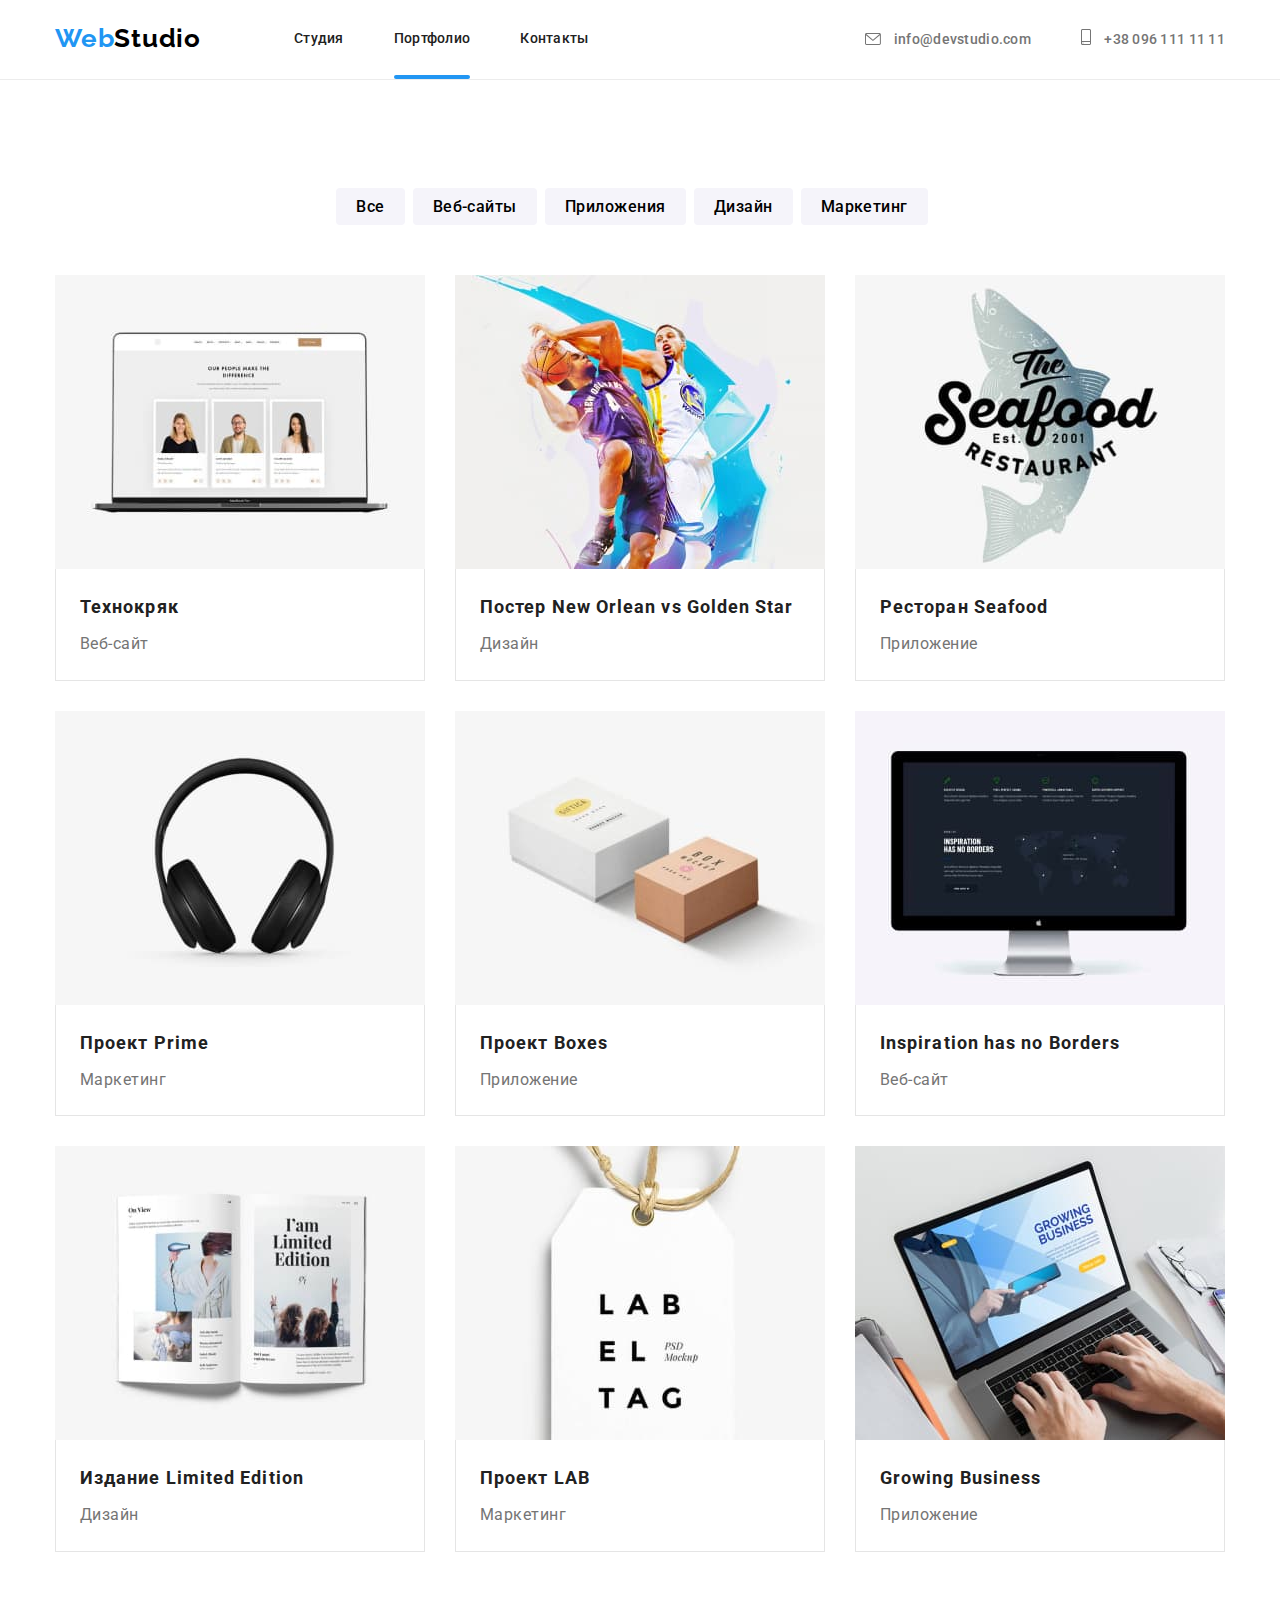
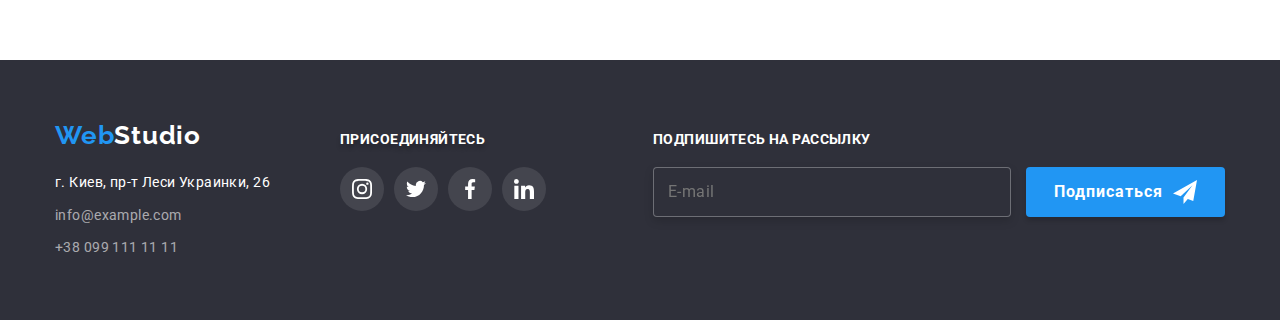
==== commit 63646f4a: "all classes has been changed in a proper BEM-like way" ====
--- a/portfolio.html
+++ b/portfolio.html
@@ -68,30 +68,30 @@
         <!-- Кнопки -->
         <div class="container">
           <h1 class="hidden-title">Проекты</h1>
-          <ul class="list list-buttons">
-            <li class="buttons">
-              <button class="portfolio-button" type="button">Все</button>
-            </li>
-            <li class="buttons">
-              <button class="portfolio-button" type="button">Веб-сайты</button>
-            </li>
-
-            <li class="buttons">
-              <button class="portfolio-button" type="button">Приложения</button>
-            </li>
-            <li class="buttons">
-              <button class="portfolio-button" type="button">Дизайн</button>
-            </li>
-            <li class="buttons">
-              <button class="portfolio-button" type="button">Маркетинг</button>
+          <ul class="list portfolio-buttons-list">
+            <li >
+              <button class="portfolio-buttons-list__button" type="button">Все</button>
+            </li>
+            <li >
+              <button class="portfolio-buttons-list__button" type="button">Веб-сайты</button>
+            </li>
+
+            <li >
+              <button class="portfolio-buttons-list__button" type="button">Приложения</button>
+            </li>
+            <li >
+              <button class="portfolio-buttons-list__button" type="button">Дизайн</button>
+            </li>
+            <li >
+              <button class="portfolio-buttons-list__button" type="button">Маркетинг</button>
             </li>
           </ul>
 
           <!-- Проекты -->
-          <ul class="list projects-list">
-            <li class="project-items">
-              <a class="link" href="">
-                <div class="portfolio-img">
+          <ul class="list portfolio-projects-list">
+            <li class="portfolio-projects-list__items">
+              <a class="link" href="">
+                <div class="portfolio-projects-list__img">
                   <img
                     src="./img/portfolio-images/technokriak.jpg"
                     alt="Нуотбук с портфолио людей"
@@ -103,15 +103,15 @@
                     конкурентов.
                   </p>
                 </div>
-                <div class="card-desc">
-                  <h2 class="portfolio-projects-title">Технокряк</h2>
-                  <p class="portfolio-description">Веб-сайт</p>
-                </div></a
-              >
-            </li>
-            <li class="project-items">
-              <a class="link" href="">
-                <div class="portfolio-img">
+                <div class="portfolio-projects-list__card">
+                  <h2 class="portfolio-projects-list__title">Технокряк</h2>
+                  <p class="portfolio-projects-list__description">Веб-сайт</p>
+                </div></a
+              >
+            </li>
+            <li class="portfolio-projects-list__items">
+              <a class="link" href="">
+                <div class="portfolio-projects-list__img">
                   <img
                     src="./img/portfolio-images/new-orlean-poster.jpg"
                     alt="Постер с двумя баскетболистами"
@@ -123,15 +123,15 @@
                     конкурентов.
                   </p>
                 </div>
-                <div class="card-desc">
-                  <h2 class="portfolio-projects-title">Постер New Orlean vs Golden Star</h2>
-                  <p class="portfolio-description">Дизайн</p>
-                </div></a
-              >
-            </li>
-            <li class="project-items">
+                <div class="portfolio-projects-list__card">
+                  <h2 class="portfolio-projects-list__title">Постер New Orlean vs Golden Star</h2>
+                  <p class="portfolio-projects-list__description">Дизайн</p>
+                </div></a
+              >
+            </li>
+            <li class="portfolio-projects-list__items">
               <a class="link" href=""
-                ><div class="portfolio-img">
+                ><div class="portfolio-projects-list__img">
                   <img
                     src="./img/portfolio-images/seafood-restourant.jpg"
                     alt="Логотип ресторана"
@@ -143,15 +143,15 @@
                     конкурентов.
                   </p>
                 </div>
-                <div class="card-desc">
-                  <h2 class="portfolio-projects-title">Ресторан Seafood</h2>
-                  <p class="portfolio-description">Приложение</p>
-                </div></a
-              >
-            </li>
-            <li class="project-items">
-              <a class="link" href="">
-                <div class="portfolio-img">
+                <div class="portfolio-projects-list__card">
+                  <h2 class="portfolio-projects-list__title">Ресторан Seafood</h2>
+                  <p class="portfolio-projects-list__description">Приложение</p>
+                </div></a
+              >
+            </li>
+            <li class="portfolio-projects-list__items">
+              <a class="link" href="">
+                <div class="portfolio-projects-list__img">
                   <img src="./img/portfolio-images/prime-poject.jpg" alt="Наушники" width="370" />
                   <p>
                     Технокряк это современная площадка распространения коронавируса. Компании
@@ -159,15 +159,15 @@
                     конкурентов.
                   </p>
                 </div>
-                <div class="card-desc">
-                  <h2 class="portfolio-projects-title">Проект Prime</h2>
-                  <p class="portfolio-description">Маркетинг</p>
-                </div></a
-              >
-            </li>
-            <li class="project-items">
-              <a class="link" href="">
-                <div class="portfolio-img">
+                <div class="portfolio-projects-list__card">
+                  <h2 class="portfolio-projects-list__title">Проект Prime</h2>
+                  <p class="portfolio-projects-list__description">Маркетинг</p>
+                </div></a
+              >
+            </li>
+            <li class="portfolio-projects-list__items">
+              <a class="link" href="">
+                <div class="portfolio-projects-list__img">
                   <img
                     src="./img/portfolio-images/boxes-project.jpg"
                     alt="Две коробки"
@@ -179,15 +179,15 @@
                     конкурентов.
                   </p>
                 </div>
-                <div class="card-desc">
-                  <h2 class="portfolio-projects-title">Проект Boxes</h2>
-                  <p class="portfolio-description">Приложение</p>
-                </div></a
-              >
-            </li>
-            <li class="project-items">
-              <a class="link" href="">
-                <div class="portfolio-img">
+                <div class="portfolio-projects-list__card">
+                  <h2 class="portfolio-projects-list__title">Проект Boxes</h2>
+                  <p class="portfolio-projects-list__description">Приложение</p>
+                </div></a
+              >
+            </li>
+            <li class="portfolio-projects-list__items">
+              <a class="link" href="">
+                <div class="portfolio-projects-list__img">
                   <img
                     src="./img/portfolio-images/inspiration-has-no-borders.jpg"
                     alt=" Монитор"
@@ -199,15 +199,15 @@
                     конкурентов.
                   </p>
                 </div>
-                <div class="card-desc">
-                  <h2 class="portfolio-projects-title">Inspiration has no Borders</h2>
-                  <p class="portfolio-description">Веб-сайт</p>
-                </div></a
-              >
-            </li>
-            <li class="project-items">
-              <a class="link" href="">
-                <div class="portfolio-img">
+                <div class="portfolio-projects-list__card">
+                  <h2 class="portfolio-projects-list__title">Inspiration has no Borders</h2>
+                  <p class="portfolio-projects-list__description">Веб-сайт</p>
+                </div></a
+              >
+            </li>
+            <li class="portfolio-projects-list__items">
+              <a class="link" href="">
+                <div class="portfolio-projects-list__img">
                   <img src="./img/portfolio-images/limited-edition.jpg" alt="Книга" width="370" />
                   <p>
                     Технокряк это современная площадка распространения коронавируса. Компании
@@ -215,15 +215,15 @@
                     конкурентов.
                   </p>
                 </div>
-                <div class="card-desc">
-                  <h2 class="portfolio-projects-title">Издание Limited Edition</h2>
-                  <p class="portfolio-description">Дизайн</p>
-                </div></a
-              >
-            </li>
-            <li class="project-items">
-              <a class="link" href="">
-                <div class="portfolio-img">
+                <div class="portfolio-projects-list__card">
+                  <h2 class="portfolio-projects-list__title">Издание Limited Edition</h2>
+                  <p class="portfolio-projects-list__description">Дизайн</p>
+                </div></a
+              >
+            </li>
+            <li class="portfolio-projects-list__items">
+              <a class="link" href="">
+                <div class="portfolio-projects-list__img">
                   <img
                     src="./img/portfolio-images/lab-project.jpg"
                     alt="Бирка с логотипом компании"
@@ -235,15 +235,15 @@
                     конкурентов.
                   </p>
                 </div>
-                <div class="card-desc">
-                  <h2 class="portfolio-projects-title">Проект LAB</h2>
-                  <p class="portfolio-description">Маркетинг</p>
-                </div></a
-              >
-            </li>
-            <li class="project-items">
+                <div class="portfolio-projects-list__card">
+                  <h2 class="portfolio-projects-list__title">Проект LAB</h2>
+                  <p class="portfolio-projects-list__description">Маркетинг</p>
+                </div></a
+              >
+            </li>
+            <li class="portfolio-projects-list__items">
               <a class="link" href=""
-                ><div class="portfolio-img">
+                ><div class="portfolio-projects-list__img">
                   <img
                     src="./img/portfolio-images/growing-business.jpg"
                     alt="Ноутбук"
@@ -255,9 +255,9 @@
                     конкурентов.
                   </p>
                 </div>
-                <div class="card-desc">
-                  <h2 class="portfolio-projects-title">Growing Business</h2>
-                  <p class="portfolio-description">Приложение</p>
+                <div class="portfolio-projects-list__card">
+                  <h2 class="portfolio-projects-list__title">Growing Business</h2>
+                  <p class="portfolio-projects-list__description">Приложение</p>
                 </div></a
               >
             </li>
@@ -267,28 +267,32 @@
     </main>
     <!--Футер  -->
     <footer class="footer">
-      <div class="container">
-        <div class="address">
-          <a class="link logo-link" href="./index.html"
-            ><span class="logo-web">Web</span><span class="logo-studio-footer">Studio</span>
+   <div class="container">
+        <div class="footer__address">
+          <a class="link footer-address__logo-link" href="./index.html"
+            >Web<span class="footer-address__logo-link--studio">Studio</span>
           </a>
 
           <address>
             <ul class="list-address">
-              <li class="address-item">
+              <li class="footer__address-item">
                 <a
-                  class="link footer-address"
+                  class="link footer__address-link"
                   href="https://www.google.com/maps/d/u/0/viewer?msa=0&mid=10uSM3H-mIU3GznYo2szRIEphczw&ll=50.42732700000001%2C30.538092&z=17"
                   target="_blank"
                   rel="noopener noreferrer"
                   >г. Киев, пр-т Леси Украинки, 26</a
                 >
               </li>
-              <li class="address-item">
-                <a class="link footer-contacts" href="mailto:info@example.com">info@example.com</a>
+              <li class="footer__address-item">
+                <a class="link footer__address-contacts" href="mailto:info@example.com"
+                  >info@example.com</a
+                >
               </li>
-              <li class="address-item">
-                <a class="link footer-contacts" href="tel:+380991111111">+38 099 111 11 11</a>
+              <li class="footer__address-item">
+                <a class="link footer__address-contacts" href="tel:+380991111111"
+                  >+38 099 111 11 11</a
+                >
               </li>
             </ul>
           </address>
@@ -296,30 +300,30 @@
         <div class="join-us">
           <h2>присоединяйтесь</h2>
           <ul class="list">
-            <li class="footer-links-list">
-              <a class="footer-links" href="">
-                <svg class="footer-item" width="20" height="20">
+            <li class="join-us__links-list">
+              <a class="join-us__links" href="">
+                <svg class="join-us__item" width="20" height="20">
                   <use href="./img/index-images/icons.svg#instagram-wite"></use>
                 </svg>
               </a>
             </li>
-            <li class="footer-links-list">
-              <a class="footer-links" href="">
-                <svg class="footer-item" width="20" height="20">
+            <li class="join-us__links-list">
+              <a class="join-us__links" href="">
+                <svg class="join-us__item" width="20" height="20">
                   <use href="./img/index-images/icons.svg#twitter-wite"></use>
                 </svg>
               </a>
             </li>
-            <li class="footer-links-list">
-              <a class="footer-links" href="">
-                <svg class="footer-item" width="20" height="20">
+            <li class="join-us__links-list">
+              <a class="join-us__links" href="">
+                <svg class="join-us__item" width="20" height="20">
                   <use href="./img/index-images/icons.svg#facebook-wite"></use>
                 </svg>
               </a>
             </li>
-            <li class="footer-links-list">
-              <a class="footer-links" href="">
-                <svg class="footer-item" width="20" height="20">
+            <li class="join-us__links-list">
+              <a class="join-us__links" href="">
+                <svg class="join-us__item" width="20" height="20">
                   <use href="./img/index-images/icons.svg#linkedin-wite"></use>
                 </svg>
               </a>
--- a/css/styles.css
+++ b/css/styles.css
@@ -71,10 +71,10 @@
 }
 
 .link,
-.projects-list {
+.portfolio-projects-list {
   text-decoration: none;
 }
-.project-items {
+.portfolio-projects-list__items {
   display: inline-block;
 }
 
@@ -107,7 +107,8 @@
   margin-left: 50px;
 }
 .navigation__web,
-.navigation__studio {
+.navigation__studio,
+.footer-address__logo-link {
   color: var(--accent-color);
 
   font-family: 'Raleway', sans-serif;
@@ -448,7 +449,7 @@
   box-shadow: 0px 4px 4px rgba(0, 0, 0, 0.15);
   display: inline-block;
 }
-.hero-button:hover {
+.hero__button:hover {
   background-color: var(--button-hover-color);
 }
 
@@ -473,7 +474,7 @@
 .features .list {
   padding: 0;
 }
-.features.item {
+.features.features__item {
   width: 270px;
 }
 .features p {
@@ -481,7 +482,7 @@
   margin-top: 0;
 }
 
-.features-title {
+.features__title {
   color: var(--title-color);
 
   font-weight: 700;
@@ -493,11 +494,12 @@
   margin-top: 0;
 }
 
-.item:not(:first-child) {
+.features__item,
+.projects__item:not(:first-child) {
   margin-left: 30px;
 }
 
-.bg {
+.features__bg {
   display: flex;
   background-color: var(--team-background-color);
   width: 270px;
@@ -510,8 +512,8 @@
 
 /* Чем мы занимаемся */
 
-.projects-title,
-.team-title {
+.projects__title,
+.team__title {
   color: var(--title-color);
 
   font-weight: 700;
@@ -526,11 +528,11 @@
 .projects .list {
   flex-wrap: wrap;
 }
-.project-img {
+.projects__img {
   position: relative;
   line-height: 0;
 }
-.project-info {
+.projects__info {
   position: absolute;
   bottom: 0;
   left: 0;
@@ -556,7 +558,10 @@
 .team {
   background-color: var(--team-background-color);
 }
-.employee-title {
+.employee-info {
+  padding: 30px;
+}
+.employee-info__title {
   color: var(--title-color);
 
   font-weight: 500;
@@ -567,13 +572,8 @@
   margin-bottom: 10px;
   margin-top: 0;
 }
-.employee-info {
-  padding: 30px;
-}
-/* .team-photo {
-  padding-bottom: 30px;
-} */
-.employee-position {
+
+.employee-info__position {
   font-size: 16px;
   line-height: 1.2;
   text-align: center;
@@ -581,32 +581,26 @@
   margin-top: 0;
   margin-bottom: 0;
 }
-.team-item {
+.team__item {
   background-color: var(--wite-color);
   box-shadow: 0px 1px 3px rgba(0, 0, 0, 0.12), 0px 1px 1px rgba(0, 0, 0, 0.14),
     0px 2px 1px rgba(0, 0, 0, 0.2);
   border-radius: 0px 0px 4px 4px;
 }
-.team-item:not(:first-child) {
+.team__item:not(:first-child) {
   margin-left: 30px;
 }
-.team-item p {
+.team__item p {
   margin-bottom: 16px;
 }
-.emploee-links {
-  padding-left: 32px;
-  padding-right: 32px;
-  padding-bottom: 30px;
-  justify-content: center;
-}
-
-.link-item {
+
+.employee-info__link-item {
   display: flex;
   justify-content: center;
   text-align: center;
   fill: var(--icon-color);
 }
-.social-links {
+.employee-info__social-links {
   display: flex;
   width: 44px;
   height: 44px;
@@ -617,15 +611,15 @@
   transition: background-color 250ms var(--animation-style);
 }
 
-.social-links:hover,
-.social-links:focus {
+.employee-info__social-links:hover,
+.employee-info__social-links:focus {
   background-color: var(--accent-color);
 }
-.social-links:hover .link-item,
-.social-links:focus .link-item {
+.employee-info__social-links:hover .employee-info__link-item,
+.employee-info__social-links:focus .employee-info__link-item {
   fill: var(--wite-color);
 }
-.icon-link:not(:last-child) {
+.employee-info__icon-link:not(:last-child) {
   margin-right: 10px;
 }
 /* Clients */
@@ -672,18 +666,18 @@
   display: flex;
   align-items: baseline;
 }
-
-.footer .logo-link {
+.footer__address {
+  flex-direction: column;
+  display: flex;
+}
+.footer .footer-address__logo-link {
   margin-bottom: 20px;
 }
-.address {
-  flex-direction: column;
-  display: flex;
-}
+
 .address .list {
   padding-left: 0;
 }
-.logo-studio-footer {
+.footer-address__logo-link--studio {
   color: var(--wite-color);
 
   font-family: 'Raleway', sans-serif;
@@ -699,10 +693,10 @@
   margin: 0;
   margin-top: 0;
 }
-.address-item:not(:last-child) {
+.footer__address-item:not(:last-child) {
   margin-bottom: 9px;
 }
-.footer-address {
+.footer__address-link {
   color: var(--wite-color);
 
   font-style: normal;
@@ -712,7 +706,7 @@
 
   letter-spacing: 0.03em;
 }
-.footer-contacts {
+.footer__address-contacts {
   color: var(--footer-contacts-color);
 
   font-style: normal;
@@ -745,12 +739,8 @@
   color: var(--wite-color);
   margin-bottom: 20px;
 }
-.footer-item {
-  display: flex;
-  justify-content: center;
-  align-items: center;
-}
-.footer-links {
+
+.join-us__links {
   display: inline-block;
   display: flex;
   justify-content: center;
@@ -761,14 +751,21 @@
   border-radius: 50%;
   transition: background-color 250ms var(--animation-style);
 }
-.footer-links-list:not(:last-child) {
+.join-us__links-list:not(:last-child) {
   margin-right: 10px;
 }
 
-.footer-links:hover,
-.footer-links:focus {
+.join-us__links:hover,
+.join-us__links:focus {
   background-color: var(--accent-color);
 }
+.join-us__item {
+  display: flex;
+  justify-content: center;
+  align-items: center;
+}
+
+/* Subscribe */
 .subscribe {
   margin-left: auto;
 }
@@ -834,16 +831,13 @@
 
 /*  Portfolio.html */
 /* Кнопки Portfolio */
-.list-buttons {
+.portfolio-buttons-list {
   justify-content: center;
   margin-right: 8px;
   margin-bottom: 50px;
 }
-/* .buttons {
-  margin-bottom: 50px;
-} */
-
-.portfolio-button {
+
+.portfolio-buttons-list__button {
   background: var(--team-background-color);
   border-radius: 4px;
   border: 0;
@@ -862,15 +856,18 @@
   transition: background-color 250ms var(--animation-style), color 250ms var(--animation-style);
 }
 
-.portfolio-button:hover,
-.portfolio-button:focus {
+.portfolio-buttons-list__button:hover,
+.portfolio-buttons-list__button:focus {
   background-color: var(--accent-color);
   color: var(--wite-color);
   box-shadow: 0px 3px 1px rgba(0, 0, 0, 0.1), 0px 1px 2px rgba(0, 0, 0, 0.08),
     0px 2px 2px rgba(0, 0, 0, 0.12);
   transition: box-shadow 250ms var(--animation-style);
 }
-.portfolio-projects-title {
+.portfolio-projects-list {
+  flex-wrap: wrap;
+}
+.portfolio-projects-list__title {
   color: var(--title-color);
 
   font-family: inherit;
@@ -880,7 +877,7 @@
   text-align: left;
   letter-spacing: 0.06em;
 }
-.portfolio-description {
+.portfolio-projects-list__description {
   color: var(--main-text-color);
 
   font-style: normal;
@@ -890,25 +887,22 @@
   text-align: left;
   letter-spacing: 0.03em;
 }
-.project-items a img {
+.portfolio-projects-list__items a img {
   display: block;
   max-width: 100%;
   height: auto;
 }
 
-.projects-list {
-  flex-wrap: wrap;
-}
-.project-items {
+.portfolio-projects-list__items {
   margin-right: 30px;
   margin-bottom: 30px;
 }
-.portfolio-img {
+.portfolio-projects-list__img {
   position: relative;
   overflow: hidden;
 }
 
-.portfolio-img::before {
+.portfolio-projects-list__img::before {
   display: inline-block;
   content: '';
   position: absolute;
@@ -921,7 +915,7 @@
   transform: translateY(101%);
   transition: transform 250ms var(--animation-style);
 }
-.portfolio-img p {
+.portfolio-projects-list__img p {
   position: absolute;
   top: 0;
   left: 0;
@@ -939,43 +933,43 @@
   padding: 63px 24px;
   transition: transform 250ms var(--animation-style);
 }
-.project-items .link:hover ::before {
+.portfolio-projects-list__items .link:hover ::before {
   transform: translateY(0);
 }
-.project-items .link:hover .portfolio-img p {
+.portfolio-projects-list__items .link:hover .portfolio-projects-list__img p {
   transform: translateY(0);
 }
 
-.project-items .link:hover,
-.project-items .link:focus {
+.portfolio-projects-list__items .link:hover,
+.portfolio-projects-list__items .link:focus {
   box-shadow: 0px 1px 1px rgba(0, 0, 0, 0.12), 0px 4px 4px rgba(0, 0, 0, 0.06),
     1px 4px 6px rgba(0, 0, 0, 0.16);
   transition: box-shadow 250ms var(--animation-style);
 }
 
-.project-items:nth-child(3n) {
+.portfolio-projects-list__items:nth-child(3n) {
   margin-right: 0;
 }
-.project-items:nth-last-child(-n + 3) {
+.portfolio-projects-list__items:nth-last-child(-n + 3) {
   margin-bottom: 0;
 }
 
-.project-items .link {
+.portfolio-projects-list__items .link {
   background-color: var(--wite-color);
   text-align: center;
 }
 
-.project-items .card-desc {
+.portfolio-projects-list__items .portfolio-projects-list__card {
   border-bottom: 1px solid #e5e5e5;
   border-left: 1px solid #e5e5e5;
   border-right: 1px solid #e5e5e5;
 }
 
-.card-desc {
+.portfolio-projects-list__card {
   padding-top: 20px;
   padding-left: 24px;
   padding-bottom: 20px;
 }
-.portfolio-projects-title {
+.portfolio-projects-list__title {
   margin-bottom: 4px;
 }
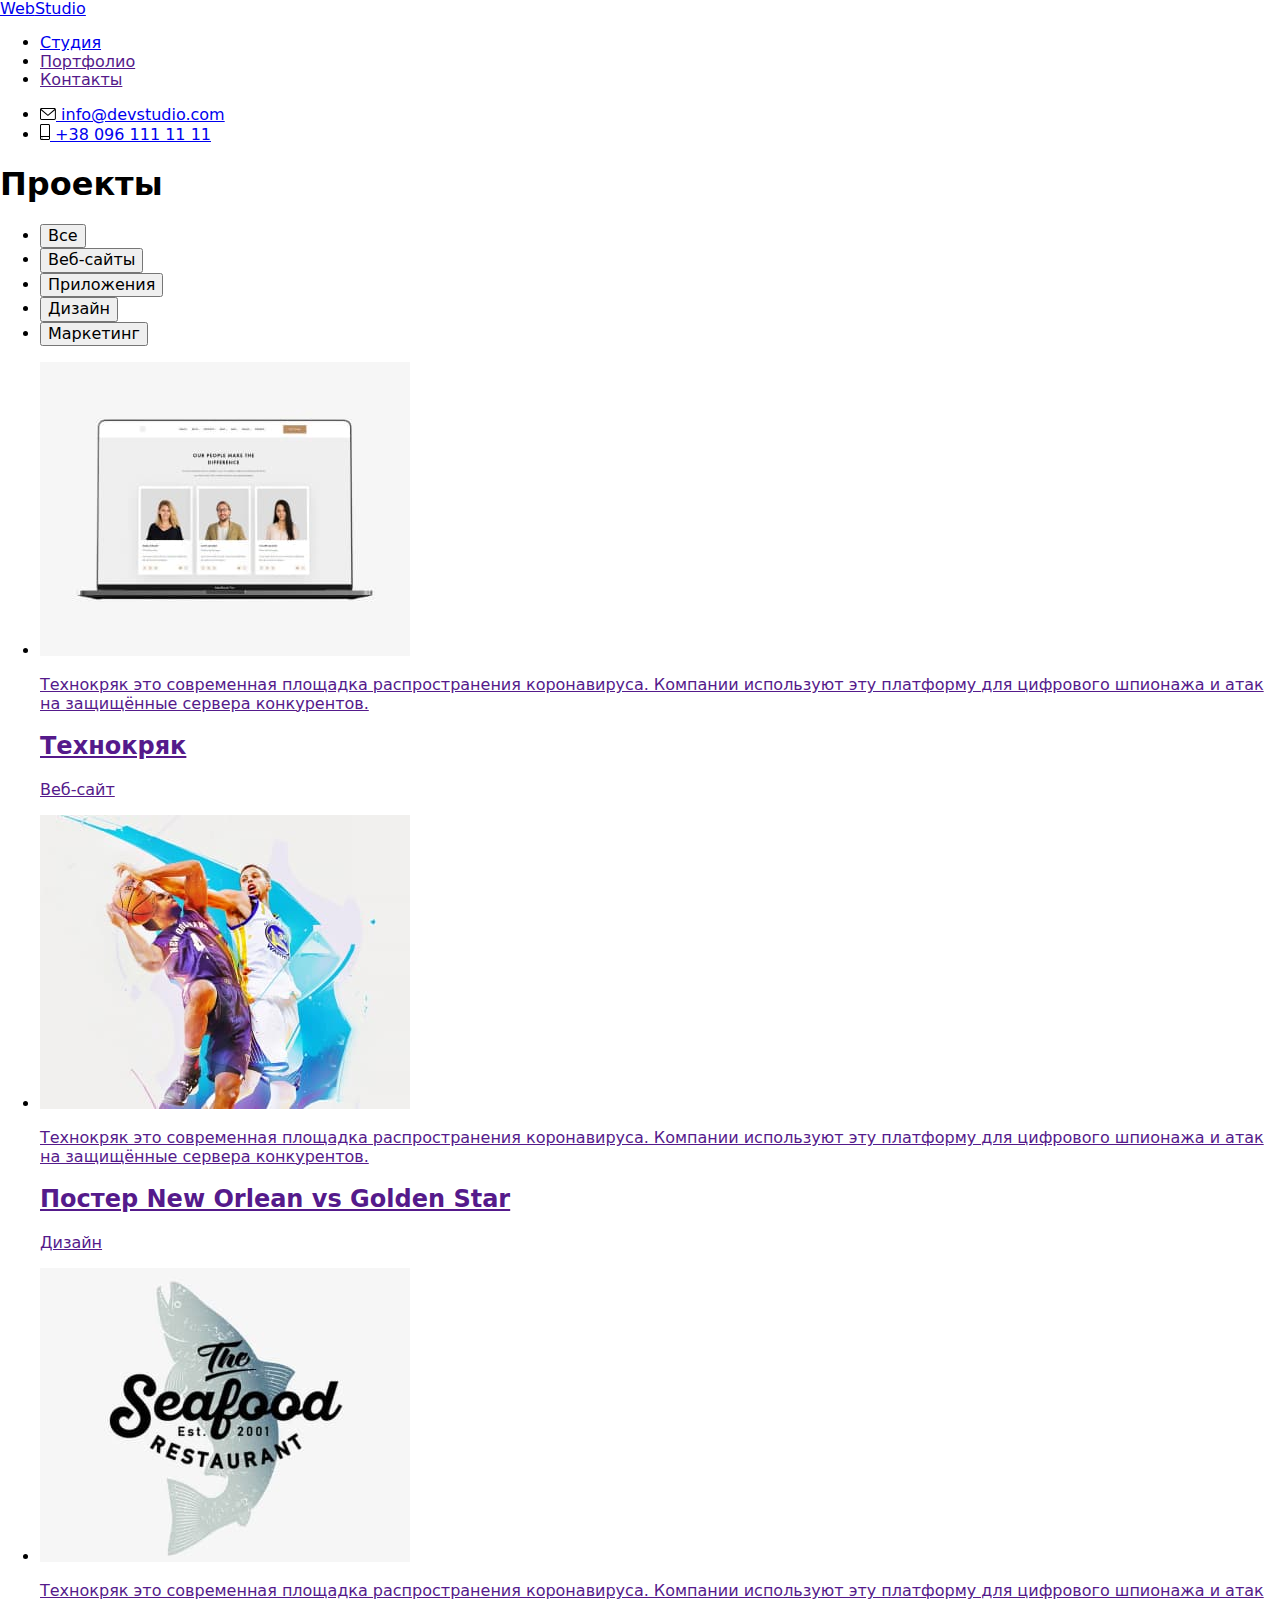
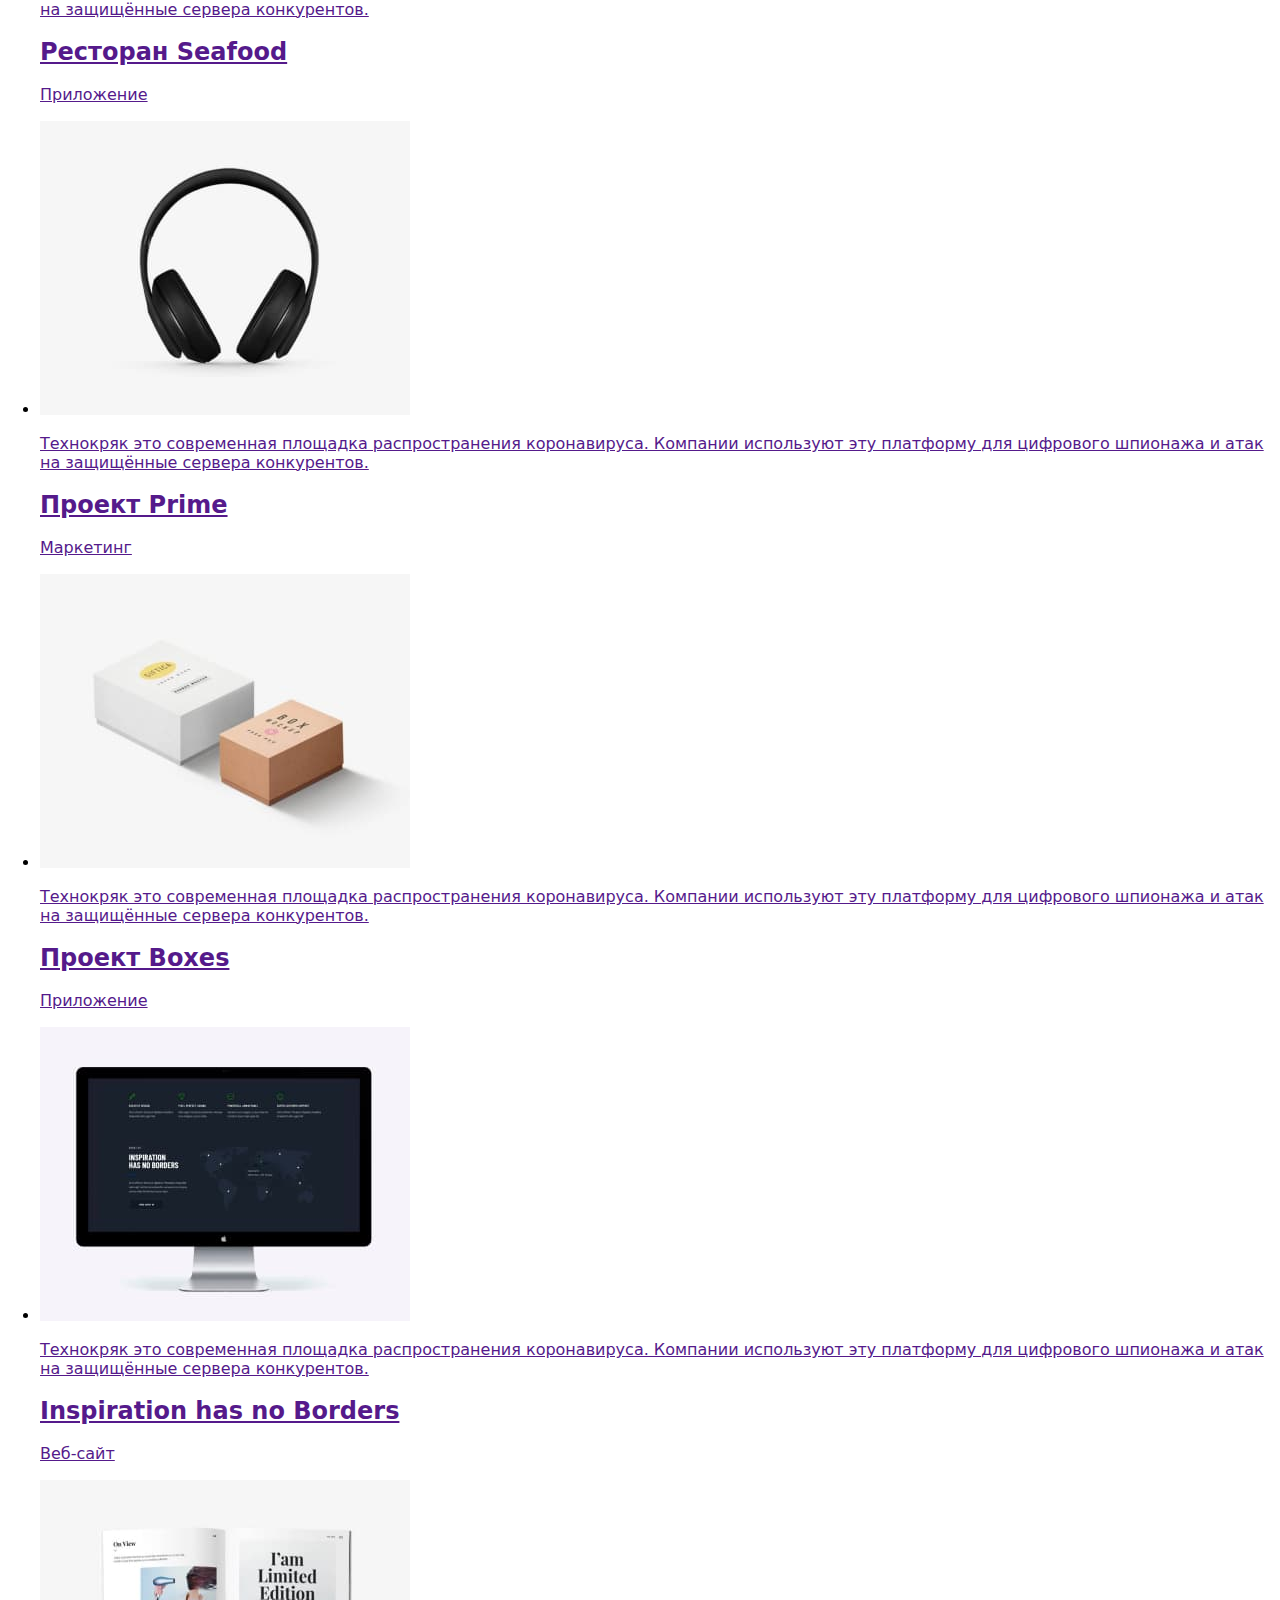
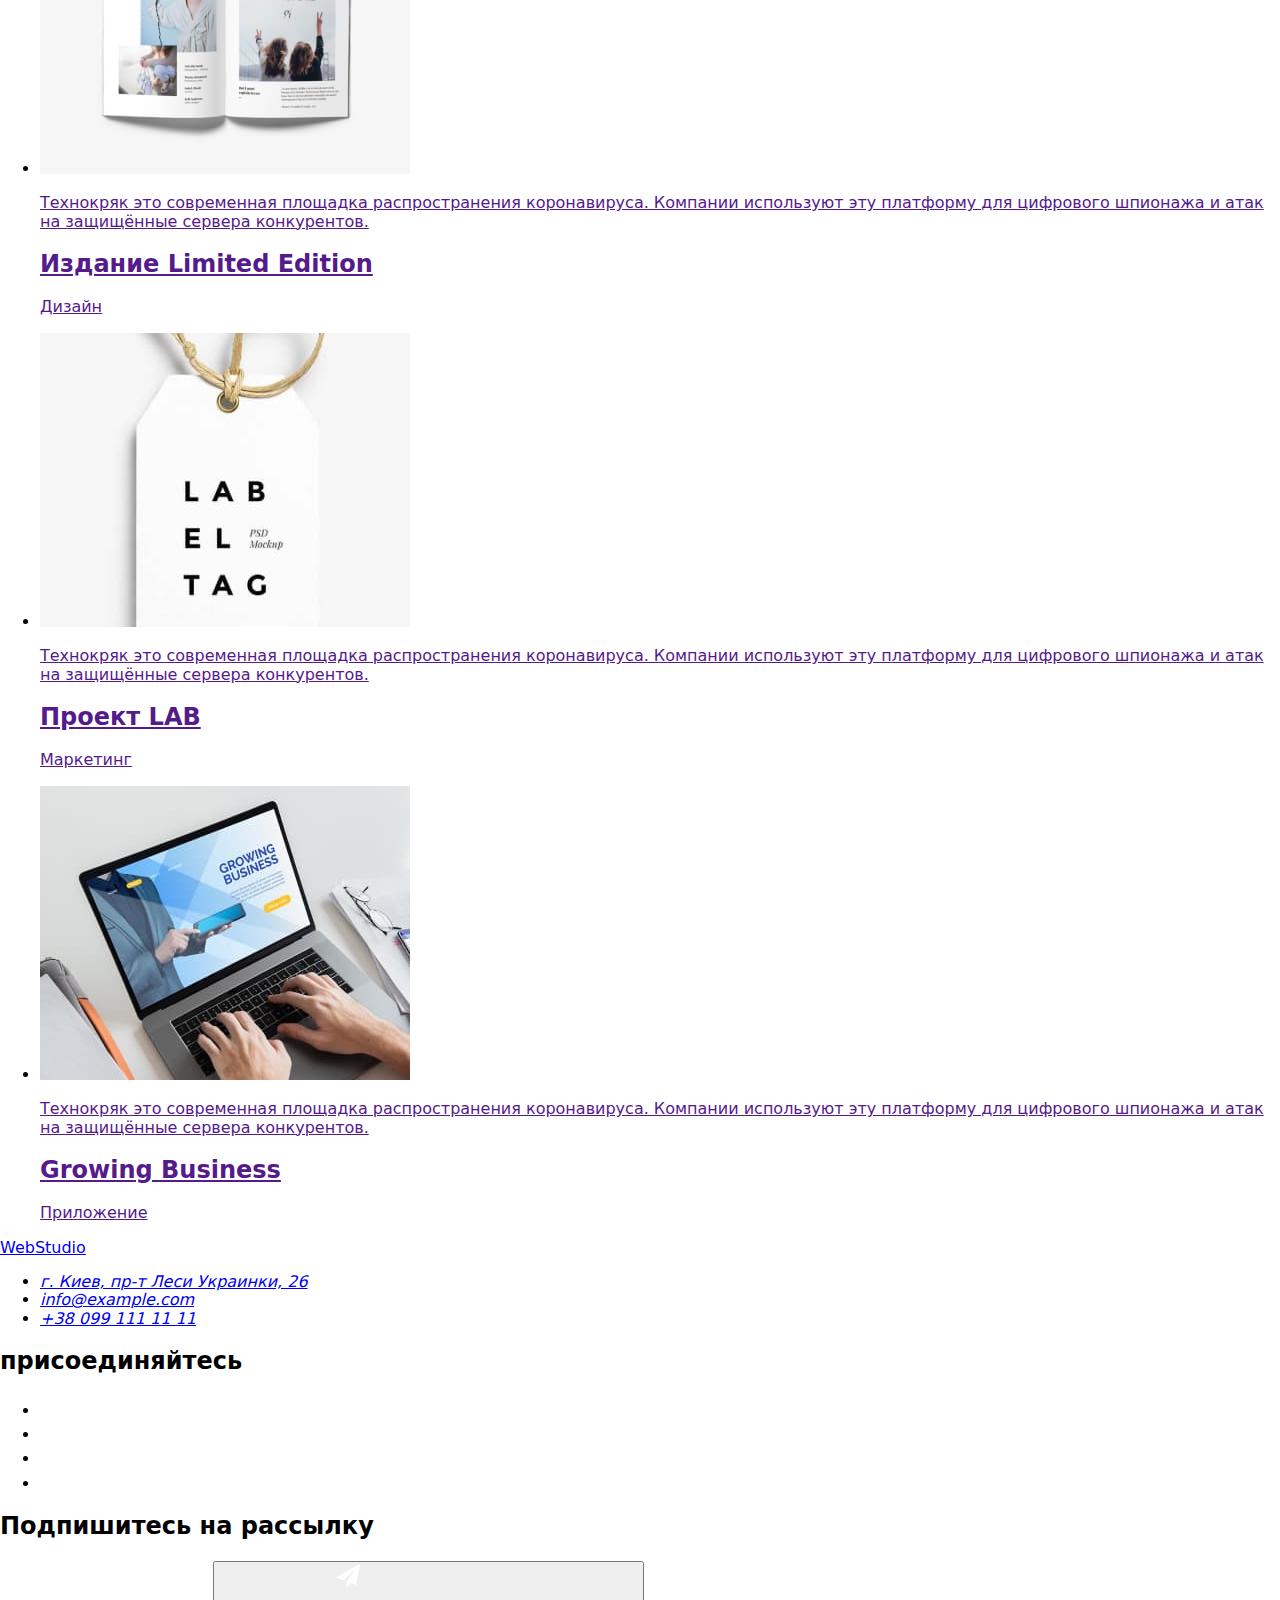
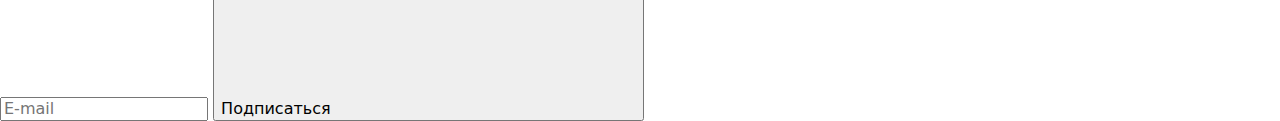
==== commit b7b62952: "main sass edits have been added" ====
--- a/portfolio.html
+++ b/portfolio.html
@@ -17,7 +17,7 @@
       rel="stylesheet"
       href="https://cdnjs.cloudflare.com/ajax/libs/modern-normalize/1.1.0/modern-normalize.min.css"
     />
-    <link rel="stylesheet" href="./css/styles.css" />
+    <link rel="stylesheet" href="./css/main.min.css" />
   </head>
   <body>
     <!-- Хедер -->
--- a/css/main.min.css
+++ b/css/main.min.css
@@ -0,0 +1 @@
+/* No CSS *//*# sourceMappingURL=main.min.css.map */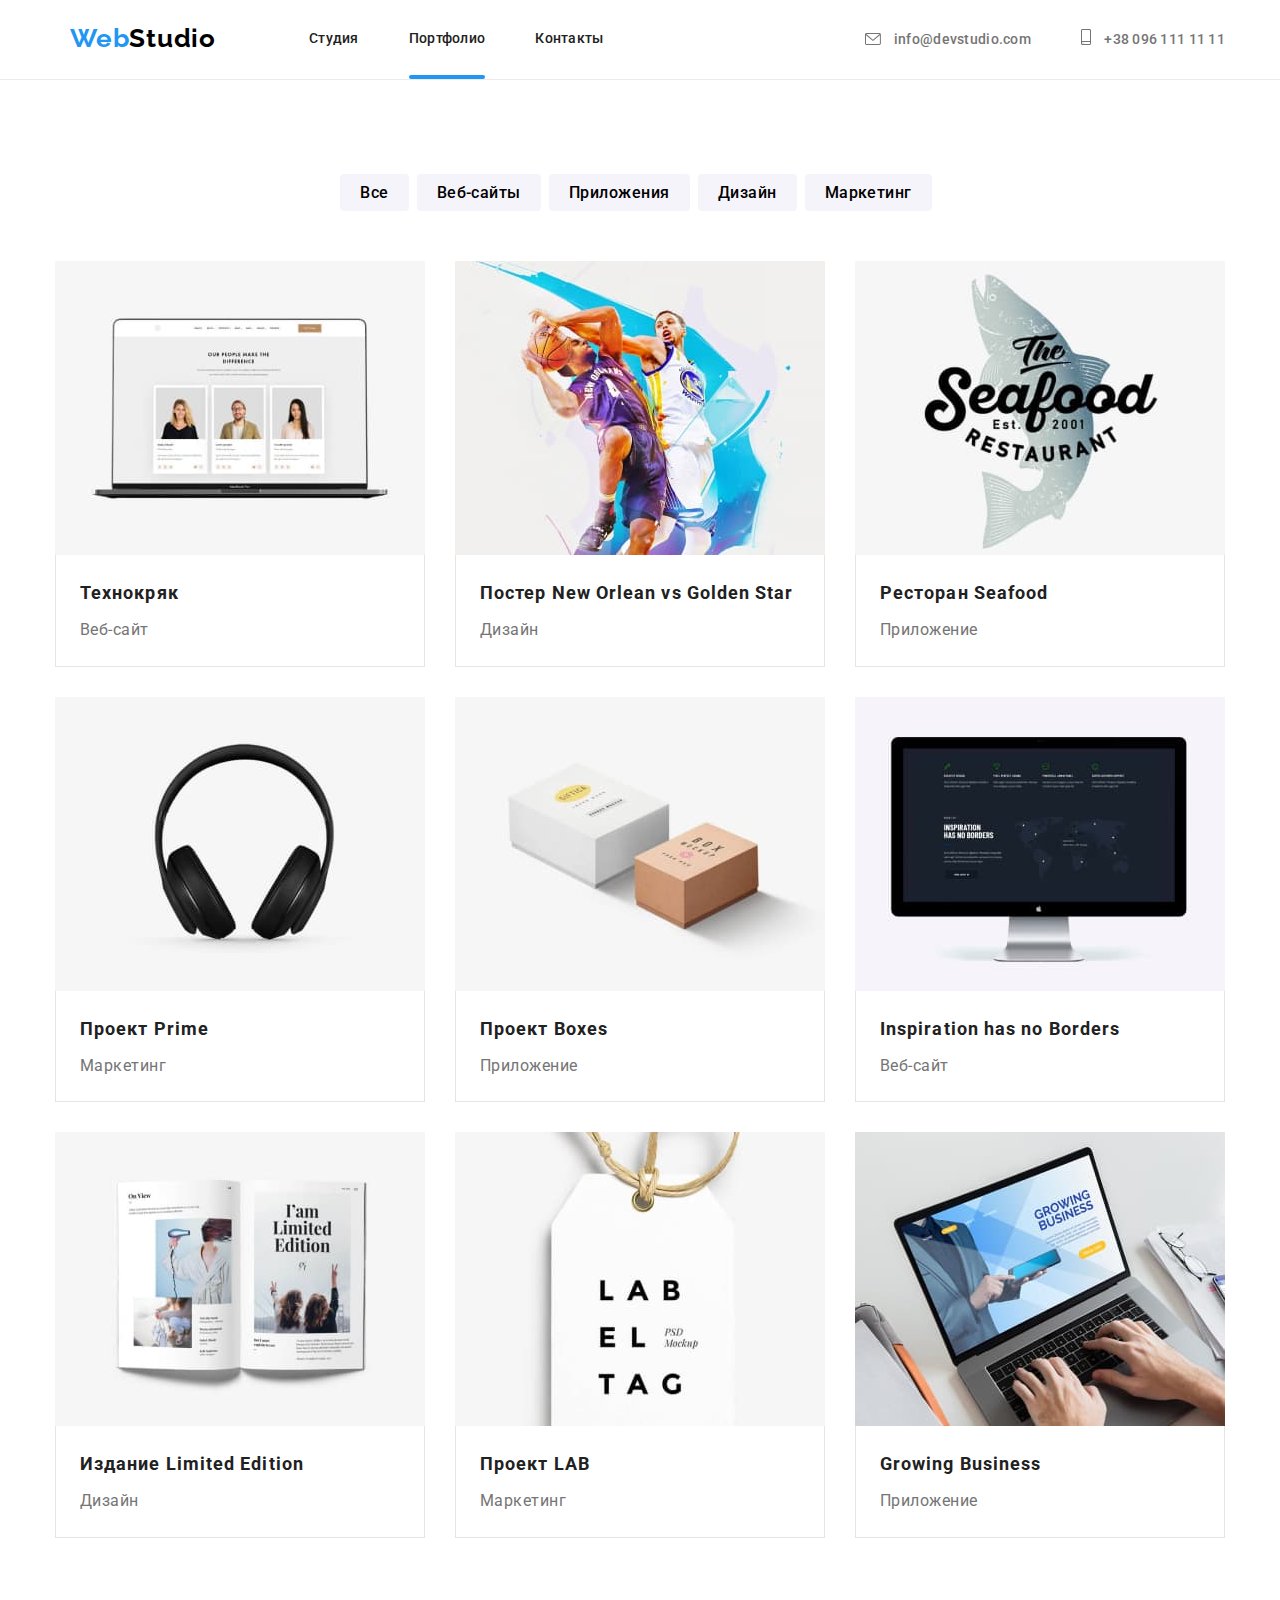
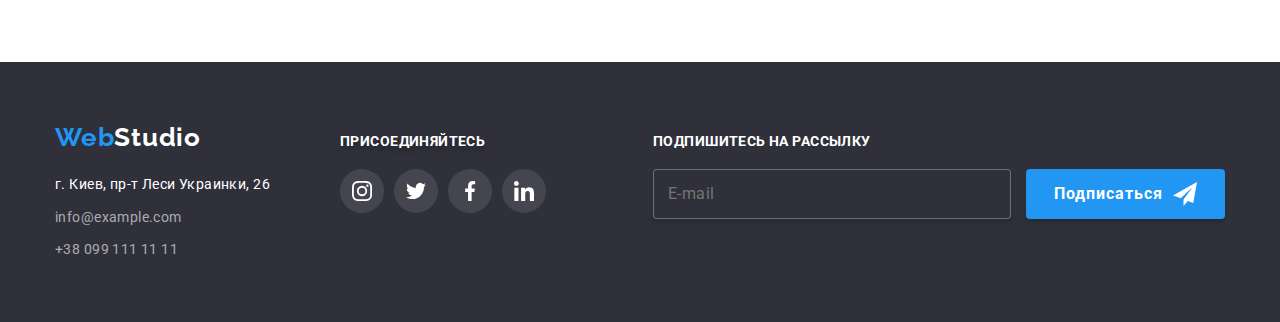
==== commit 54857e93: "corrections," ====
--- a/portfolio.html
+++ b/portfolio.html
@@ -21,7 +21,7 @@
   </head>
   <body>
     <!-- Хедер -->
-   <header class="header">
+    <header class="header">
       <div class="container header__container">
         <nav class="navigation">
           <a class="link navigation__link" href="./index.html">
@@ -29,12 +29,12 @@
           </a>
           <ul class="list">
             <li class="navigation__items">
-              <a class="link navgation__link " href="./index.html"
-                >Студия</span></a
-              >
+              <a class="link navgation__link" href="./index.html">Студия</a>
             </li>
             <li class="navigation__items">
-              <a class="link navgation__link navigation__line" href=""> <span class="navgation__link--color"></span>Портфолио</a>
+              <a class="link navgation__link navigation__line" href="">
+                <span class="navgation__link--color"></span>Портфолио</a
+              >
             </li>
             <li class="navigation__items">
               <a class="link navgation__link" href="">Контакты</a>
@@ -69,20 +69,20 @@
         <div class="container">
           <h1 class="hidden-title">Проекты</h1>
           <ul class="list portfolio-buttons-list">
-            <li >
+            <li>
               <button class="portfolio-buttons-list__button" type="button">Все</button>
             </li>
-            <li >
+            <li>
               <button class="portfolio-buttons-list__button" type="button">Веб-сайты</button>
             </li>
 
-            <li >
+            <li>
               <button class="portfolio-buttons-list__button" type="button">Приложения</button>
             </li>
-            <li >
+            <li>
               <button class="portfolio-buttons-list__button" type="button">Дизайн</button>
             </li>
-            <li >
+            <li>
               <button class="portfolio-buttons-list__button" type="button">Маркетинг</button>
             </li>
           </ul>
@@ -267,7 +267,7 @@
     </main>
     <!--Футер  -->
     <footer class="footer">
-   <div class="container">
+      <div class="container">
         <div class="footer__address">
           <a class="link footer-address__logo-link" href="./index.html"
             >Web<span class="footer-address__logo-link--studio">Studio</span>
@@ -331,9 +331,9 @@
           </ul>
         </div>
         <div class="subscribe">
-          <form action="">
+          <form action="#">
             <h2>Подпишитесь на рассылку</h2>
-            <label for="email"> </label> <input type="email" name="email" placeholder="E-mail" />
+            <label> <input type="email" name="email" placeholder="E-mail" /></label>
             <button type="submit">
               Подписаться
               <svg>
--- a/css/main.min.css
+++ b/css/main.min.css
@@ -1 +1,2 @@
-/* No CSS *//*# sourceMappingURL=main.min.css.map */+h1,h2,h3,h4,h5,h6,p{margin:0;padding:0}.container{margin:0 auto;width:1200px;padding-left:15px;padding-right:15px}.section{padding-bottom:94px;padding-top:94px}body{background-color:#fff;color:#757575;font-family:'Roboto', sans-serif;font-size:14px;line-height:1.7;letter-spacing:0.03em}.img,.link{display:block}.container .list{list-style:none;padding-left:0;margin:0}.link,.portfolio-projects-list{text-decoration:none}.portfolio-projects-list__items{display:inline-block}.header{border-bottom:1px solid #ececec}.header a{padding-bottom:32px;padding-top:32px}.header .list{padding-left:0}.header__container{height:78.75px;padding-left:15px}.header__container,.navigation,.list{display:-webkit-box;display:-ms-flexbox;display:flex;-webkit-box-align:center;-ms-flex-align:center;align-items:center;padding-left:0}.header__container{padding-left:15px}.navigation__link{margin-right:93px;padding-left:15px}.navigation__items+.navigation__items{margin-left:50px}.navigation__web,.navigation__studio,.footer-address__logo-link{color:#2196f3;font-family:'Raleway', sans-serif;font-style:normal;font-weight:700;font-size:26px;line-height:1.2;letter-spacing:0.03em}.navigation__studio{color:black}.header__nav{display:-webkit-box;display:-ms-flexbox;display:flex;margin-left:auto}.navigation__items{position:relative}.navgation__link{position:relative;color:#212121;font-style:normal;font-weight:500;font-size:14px;line-height:1.14;letter-spacing:0.02em;-webkit-transition:color 250ms cubic-bezier(0.4, 0, 0.2, 1);transition:color 250ms cubic-bezier(0.4, 0, 0.2, 1)}.navigation__line::after{content:'';position:absolute;left:0;bottom:0;width:100%;height:4px;border-radius:2px;background-color:#2196f3}.navgation__link--color{color:#2196f3}.header__contacts{font-weight:500;font-style:normal;font-size:14px;line-height:1.5;letter-spacing:0.02em}.header__contacts{color:#757575;-webkit-transition:color 250ms cubic-bezier(0.4, 0, 0.2, 1);transition:color 250ms cubic-bezier(0.4, 0, 0.2, 1)}.header__contacts:hover,.header__contacts:focus{color:#2196f3;fill:#2196f3}.header__nav .list:not(:first-child){margin-left:50px}.navgation__link:hover,.navgation__link:focus{color:#2196f3}.header__icon{display:-webkit-inline-box;display:-ms-inline-flexbox;display:inline-flex;-webkit-box-align:center;-ms-flex-align:center;align-items:center;margin-right:10px;margin-bottom:-1px;fill:currentColor}.hero,.footer{background-color:#2f303a}.hero{padding:0;padding-top:200px;padding-bottom:200px;text-align:center;background-image:url(../img/index-images/)}.overlay{background-image:-webkit-gradient(linear, left top, right top, from(rgba(47,48,58,0.4)), to(rgba(47,48,58,0.4))),url(../img/index-images/hero-cover.jpg);background-image:linear-gradient(to right, rgba(47,48,58,0.4), rgba(47,48,58,0.4)),url(../img/index-images/hero-cover.jpg);background-size:cover;background-position:center;max-width:1600px;max-height:600px;margin-left:auto;margin-right:auto}.hero__title{color:#fff;font-weight:900;font-size:44px;line-height:1.4;text-align:center;letter-spacing:0.06em;text-transform:uppercase;margin-top:0;margin-bottom:30px;width:696px;margin-left:auto;margin-right:auto}.hero__button{background-color:#2196f3;color:#fff;cursor:pointer;-webkit-transition:background-color 250ms cubic-bezier(0.4, 0, 0.2, 1);transition:background-color 250ms cubic-bezier(0.4, 0, 0.2, 1);font-family:inherit;font-weight:700;font-size:16px;line-height:1.9;letter-spacing:0.06em;padding:10px 32px;border:none;border-radius:4px;-webkit-box-shadow:0px 4px 4px rgba(0,0,0,0.15);box-shadow:0px 4px 4px rgba(0,0,0,0.15);display:inline-block}.hero__button:hover{background-color:#188ce8}.backdrop{position:fixed;width:100%;height:100%;background-color:rgba(0,0,0,0.2);top:0;left:0;z-index:1;-webkit-transition:opacity 250ms, visibility 250ms;transition:opacity 250ms, visibility 250ms}.backdrop.is-hidden{opacity:0;pointer-events:none;visibility:hidden}.backdrop.is-hidden .hero__modal{top:50%;left:50%;-webkit-transform:translate(-50%, -50%) scale(0.5);transform:translate(-50%, -50%) scale(0.5)}.modal{position:absolute;width:528px;max-height:581px;top:50%;left:50%;padding:40px;-webkit-transform:translate(-50%, -50%) scale(1);transform:translate(-50%, -50%) scale(1);-webkit-transition:-webkit-transform 250 ms;transition:-webkit-transform 250 ms;transition:transform 250 ms;transition:transform 250 ms, -webkit-transform 250 ms;background:#fff;-webkit-box-shadow:0px 1px 3px rgba(0,0,0,0.12),0px 1px 1px rgba(0,0,0,0.14),0px 2px 1px rgba(0,0,0,0.2);box-shadow:0px 1px 3px rgba(0,0,0,0.12),0px 1px 1px rgba(0,0,0,0.14),0px 2px 1px rgba(0,0,0,0.2);border-radius:4px}.modal__btn{position:absolute;top:8px;right:8px;width:30px;height:30px;cursor:pointer;background-color:#fff;border-radius:50%;border:1px solid rgba(0,0,0,0.1);display:-webkit-box;display:-ms-flexbox;display:flex;-webkit-box-pack:center;-ms-flex-pack:center;justify-content:center;-webkit-box-align:center;-ms-flex-align:center;align-items:center;-webkit-transition:fill 250ms cubic-bezier(0.4, 0, 0.2, 1);transition:fill 250ms cubic-bezier(0.4, 0, 0.2, 1)}.modal__btn:hover{fill:#2196f3}.modal__form{text-align:left}.modal__form-field,.modal__input{position:relative;display:-webkit-box;display:-ms-flexbox;display:flex;-webkit-box-orient:vertical;-webkit-box-direction:normal;-ms-flex-direction:column;flex-direction:column;font-style:normal;font-weight:400;font-size:12px;line-height:14px;letter-spacing:0.01em;color:#757575;margin-bottom:10px}.modal__form-icon{width:18px;height:18px;position:absolute;top:50%;left:12px;-webkit-transform:translateY(-50%);transform:translateY(-50%);-webkit-transition:fill 250ms cubic-bezier(0.4, 0, 0.2, 1);transition:fill 250ms cubic-bezier(0.4, 0, 0.2, 1)}.modal__form-field input{border:1px solid rgba(33,33,33,0.2);border-radius:4px;height:40px;padding-left:47px;-webkit-transition:outline-color 250ms cubic-bezier(0.4, 0, 0.2, 1);transition:outline-color 250ms cubic-bezier(0.4, 0, 0.2, 1)}.modal__form-field textarea{resize:none;border:1px solid rgba(33,33,33,0.2);border-radius:4px;padding:12px 16px;-webkit-transition:outline-color 250ms cubic-bezier(0.4, 0, 0.2, 1);transition:outline-color 250ms cubic-bezier(0.4, 0, 0.2, 1)}input:focus+.modal__form-icon{fill:#2196f3}input:focus,textarea:focus{outline-color:#2196f3}.modal__form b{display:inline-block;font-style:normal;font-weight:700;font-size:20px;line-height:23px;text-align:center;letter-spacing:0.03em;color:#212121;margin-bottom:12px}.modal__form-name{margin-bottom:4px}.modal__comment{margin-bottom:20px}.modal__agreement{display:-webkit-box;display:-ms-flexbox;display:flex;-webkit-box-align:center;-ms-flex-align:center;align-items:center;-webkit-box-pack:center;-ms-flex-pack:center;justify-content:center;margin-bottom:30px}.modal__agreement-text{display:-webkit-box;display:-ms-flexbox;display:flex;-webkit-box-align:center;-ms-flex-align:center;align-items:center;-webkit-box-pack:center;-ms-flex-pack:center;justify-content:center;margin-right:5px;-webkit-transition:background-image 2500ms cubic-bezier(0.4, 0, 0.2, 1);transition:background-image 2500ms cubic-bezier(0.4, 0, 0.2, 1)}.modal__agreement span,a{color:#2196f3}.modal__agreement input{margin-right:9px}.modal__checkbox{position:absolute;width:1px;height:1px;margin:-1px;border:0;padding:0;white-space:nowrap;-webkit-clip-path:inset(100%);clip-path:inset(100%);clip:rect(0 0 0 0);overflow:hidden}.modal__icon-check{content:'';width:16px;height:15px;border:2px solid #212121;border-radius:4px;margin-right:7px;display:-webkit-box;display:-ms-flexbox;display:flex;-webkit-box-align:center;-ms-flex-align:center;align-items:center;-webkit-box-pack:center;-ms-flex-pack:center;justify-content:center;-webkit-transition:background-color 250ms cubic-bezier(0.4, 0, 0.2, 1);transition:background-color 250ms cubic-bezier(0.4, 0, 0.2, 1)}.modal__icon-check{fill:transparent}.modal__checkbox:checked+.modal__agreement-text .modal__icon-check{border:none;background-color:#2196f3}.modal__checkbox:checked+.modal__agreement-text .modal__icon-check{fill:#fff}.modal__form button{display:block;margin-left:auto;margin-right:auto;border-radius:4px;border:none;cursor:pointer;padding:10px 55px;background-color:#2196f3;font-weight:700;font-size:16px;line-height:30px;letter-spacing:0.06em;color:#fff;-webkit-transition:background-color 250ms cubic-bezier(0.4, 0, 0.2, 1);transition:background-color 250ms cubic-bezier(0.4, 0, 0.2, 1)}.hidden-title{position:absolute;width:1px;height:1px;margin:-1px;border:0;padding:0;white-space:nowrap;-webkit-clip-path:inset(100%);clip-path:inset(100%);clip:rect(0 0 0 0);overflow:hidden}.features{padding-bottom:0}.features .list{padding:0}.features.features__item{width:270px}.features p{margin-bottom:0;margin-top:0}.features__title{color:#212121;font-weight:700;font-size:14px;line-height:1.14;letter-spacing:0.03em;text-transform:uppercase;margin-bottom:10px;margin-top:0}.features__item,.projects__item:not(:first-child){margin-left:30px}.features__bg{display:-webkit-box;display:-ms-flexbox;display:flex;background-color:#f5f4fa;width:270px;height:120px;border-radius:4px;margin-bottom:30px;-webkit-box-align:center;-ms-flex-align:center;align-items:center;-webkit-box-pack:center;-ms-flex-pack:center;justify-content:center}.projects__title,.team__title{color:#212121;font-weight:700;font-size:36px;line-height:0.8;text-align:center;letter-spacing:0.03em;margin-top:0;margin-bottom:50px}.projects .list{-ms-flex-wrap:wrap;flex-wrap:wrap}.projects__img{position:relative;line-height:0}.projects__info{position:absolute;bottom:0;left:0;width:100%;height:70px;padding-bottom:27px;padding-top:27px;padding-left:auto;padding-right:auto;font-style:normal;font-weight:900;font-size:14px;line-height:16px;text-align:center;letter-spacing:0.03em;text-transform:uppercase;color:#fff;background-color:rgba(47,48,58,0.8)}.team{background-color:#f5f4fa}.employee-info{padding:30px}.employee-info__title{color:#212121;font-weight:500;font-size:16px;line-height:1.2;text-align:center;letter-spacing:0.03em;margin-bottom:10px;margin-top:0}.employee-info__position{font-size:16px;line-height:1.2;text-align:center;letter-spacing:0.03em;margin-top:0;margin-bottom:0}.team__item{background-color:#fff;-webkit-box-shadow:0px 1px 3px rgba(0,0,0,0.12),0px 1px 1px rgba(0,0,0,0.14),0px 2px 1px rgba(0,0,0,0.2);box-shadow:0px 1px 3px rgba(0,0,0,0.12),0px 1px 1px rgba(0,0,0,0.14),0px 2px 1px rgba(0,0,0,0.2);border-radius:0px 0px 4px 4px}.team__item:not(:first-child){margin-left:30px}.team__item p{margin-bottom:16px}.employee-info__link-item{display:-webkit-box;display:-ms-flexbox;display:flex;-webkit-box-pack:center;-ms-flex-pack:center;justify-content:center;text-align:center;fill:#afb1b8}.employee-info__social-links{display:-webkit-box;display:-ms-flexbox;display:flex;width:44px;height:44px;background-color:#fff;border-radius:50%;-webkit-box-pack:center;-ms-flex-pack:center;justify-content:center;-webkit-box-align:center;-ms-flex-align:center;align-items:center;-webkit-transition:background-color 250ms cubic-bezier(0.4, 0, 0.2, 1);transition:background-color 250ms cubic-bezier(0.4, 0, 0.2, 1)}.employee-info__social-links:hover,.employee-info__social-links:focus{background-color:#2196f3}.employee-info__social-links:hover .employee-info__link-item,.employee-info__social-links:focus .employee-info__link-item{fill:#fff}.employee-info__icon-link:not(:last-child){margin-right:10px}.our-clients{font-weight:700;font-size:36px;line-height:42px;text-align:center;letter-spacing:0.03em;color:#212121;margin-bottom:50px}.clients-item:not(:last-child){margin-right:30px}.clients-link{display:inline-block;-webkit-box-pack:center;-ms-flex-pack:center;justify-content:center;border:1px solid #afb1b8;border-radius:4px;padding:16px 32px;color:#afb1b8;-webkit-transition:border 250ms cubic-bezier(0.4, 0, 0.2, 1);transition:border 250ms cubic-bezier(0.4, 0, 0.2, 1)}.clients-icon{fill:currentColor;-webkit-transition:fill 250ms cubic-bezier(0.4, 0, 0.2, 1);transition:fill 250ms cubic-bezier(0.4, 0, 0.2, 1)}.clients-link:hover .clients-icon,.clients-link:focus .clients-icon{fill:#2196f3}.clients-link:hover,.clients-link:focus{border:1px solid #2196f3}.footer{padding-bottom:60px;padding-top:60px}.footer .container{display:-webkit-box;display:-ms-flexbox;display:flex;-webkit-box-align:baseline;-ms-flex-align:baseline;align-items:baseline}.footer__address{-webkit-box-orient:vertical;-webkit-box-direction:normal;-ms-flex-direction:column;flex-direction:column;display:-webkit-box;display:-ms-flexbox;display:flex}.footer .footer-address__logo-link{margin-bottom:20px}.address .list{padding-left:0}.footer-address__logo-link--studio{color:#fff;font-family:'Raleway', sans-serif;font-style:normal;font-weight:700;font-size:26px;line-height:1.2;letter-spacing:0.03em}.list-address{list-style:none;padding-left:0;margin:0;margin-top:0}.footer__address-item:not(:last-child){margin-bottom:9px}.footer__address-link{color:#fff;font-style:normal;font-weight:400;font-size:14px;line-height:1.7;letter-spacing:0.03em}.footer__address-contacts{color:rgba(255,255,255,0.6);font-style:normal;font-weight:400;font-size:14px;line-height:1.7;letter-spacing:0.03em}.footer-contacts:hover,.footer-contacts:focus{color:#fff}.footer-contacts:focus{color:#fff}.join-us{margin-left:70px;-webkit-box-align:baseline;-ms-flex-align:baseline;align-items:baseline}.join-us h2{font-weight:700;font-size:14px;line-height:16px;letter-spacing:0.03em;text-transform:uppercase;text-shadow:0px 4px 4px rgba(0,0,0,0.25);color:#fff;margin-bottom:20px}.join-us__links{display:inline-block;display:-webkit-box;display:-ms-flexbox;display:flex;-webkit-box-pack:center;-ms-flex-pack:center;justify-content:center;-webkit-box-align:center;-ms-flex-align:center;align-items:center;background-color:rgba(255,255,255,0.1);width:44px;height:44px;border-radius:50%;-webkit-transition:background-color 250ms cubic-bezier(0.4, 0, 0.2, 1);transition:background-color 250ms cubic-bezier(0.4, 0, 0.2, 1)}.join-us__links-list:not(:last-child){margin-right:10px}.join-us__links:hover,.join-us__links:focus{background-color:#2196f3}.join-us__item{display:-webkit-box;display:-ms-flexbox;display:flex;-webkit-box-pack:center;-ms-flex-pack:center;justify-content:center;-webkit-box-align:center;-ms-flex-align:center;align-items:center}.subscribe{margin-left:auto}.subscribe h2{font-style:normal;font-weight:700;font-size:14px;line-height:16px;letter-spacing:0.03em;text-transform:uppercase;color:#fff;margin-bottom:20px}.subscribe input{font-style:normal;font-weight:400;font-size:16px;line-height:20px;letter-spacing:0.03em;outline:none;background-color:#2f303a;color:rgba(255,255,255,0.6);width:358px;border:1px solid rgba(255,255,255,0.3);-webkit-box-shadow:0px 4px 4px rgba(0,0,0,0.15);box-shadow:0px 4px 4px rgba(0,0,0,0.15);border-radius:4px;padding:14px;-webkit-transition:outline-color 250ms cubic-bezier(0.4, 0, 0.2, 1);transition:outline-color 250ms cubic-bezier(0.4, 0, 0.2, 1)}.subscribe input:focus{border-color:#2196f3}.subscribe button{display:-webkit-inline-box;display:-ms-inline-flexbox;display:inline-flex;-webkit-box-align:center;-ms-flex-align:center;align-items:center;font-style:normal;font-weight:700;font-size:16px;line-height:30px;letter-spacing:0.06em;background-color:#2196f3;-webkit-box-shadow:0px 4px 4px rgba(0,0,0,0.15);box-shadow:0px 4px 4px rgba(0,0,0,0.15);border:none;border-radius:4px;color:#fff;padding:10px 28px;margin-left:12px;cursor:pointer;-webkit-transition:background-color 250ms cubic-bezier(0.4, 0, 0.2, 1);transition:background-color 250ms cubic-bezier(0.4, 0, 0.2, 1)}.subscribe button:hover{background-color:#188ce8}.subscribe svg{width:24px;height:24px;margin-left:10px}.portfolio-buttons-list{-webkit-box-pack:center;-ms-flex-pack:center;justify-content:center;margin-right:8px;margin-bottom:50px}.portfolio-buttons-list__button{background:#f5f4fa;border-radius:4px;border:0;margin-bottom:50px;cursor:pointer;font-family:inherit;font-weight:500;font-size:16px;line-height:1.6;text-align:center;letter-spacing:0.03em;margin-right:8px;padding:6px 20px;-webkit-transition:background-color 250ms cubic-bezier(0.4, 0, 0.2, 1),color 250ms cubic-bezier(0.4, 0, 0.2, 1);transition:background-color 250ms cubic-bezier(0.4, 0, 0.2, 1),color 250ms cubic-bezier(0.4, 0, 0.2, 1)}.portfolio-buttons-list__button:hover,.portfolio-buttons-list__button:focus{background-color:#2196f3;color:#fff;-webkit-box-shadow:0px 3px 1px rgba(0,0,0,0.1),0px 1px 2px rgba(0,0,0,0.08),0px 2px 2px rgba(0,0,0,0.12);box-shadow:0px 3px 1px rgba(0,0,0,0.1),0px 1px 2px rgba(0,0,0,0.08),0px 2px 2px rgba(0,0,0,0.12);-webkit-transition:-webkit-box-shadow 250ms cubic-bezier(0.4, 0, 0.2, 1);transition:-webkit-box-shadow 250ms cubic-bezier(0.4, 0, 0.2, 1);transition:box-shadow 250ms cubic-bezier(0.4, 0, 0.2, 1);transition:box-shadow 250ms cubic-bezier(0.4, 0, 0.2, 1), -webkit-box-shadow 250ms cubic-bezier(0.4, 0, 0.2, 1)}.portfolio-projects-list{-ms-flex-wrap:wrap;flex-wrap:wrap}.portfolio-projects-list__title{color:#212121;font-family:inherit;font-weight:700;font-size:18px;line-height:2;text-align:left;letter-spacing:0.06em}.portfolio-projects-list__description{color:#757575;font-style:normal;font-weight:400;font-size:16px;line-height:1.9;text-align:left;letter-spacing:0.03em}.portfolio-projects-list__items a{display:block;max-width:100%;height:auto}.portfolio-projects-list__items img{display:block;max-width:100%;height:auto}.portfolio-projects-list__items{margin-right:30px;margin-bottom:30px}.portfolio-projects-list__img{position:relative;overflow:hidden}.portfolio-projects-list__img::before{display:inline-block;content:'';position:absolute;top:0;left:0;width:100%;height:100%;background-color:rgba(33,150,243,0.9);-webkit-transform:translateY(101%);transform:translateY(101%);-webkit-transition:-webkit-transform 250ms cubic-bezier(0.4, 0, 0.2, 1);transition:-webkit-transform 250ms cubic-bezier(0.4, 0, 0.2, 1);transition:transform 250ms cubic-bezier(0.4, 0, 0.2, 1);transition:transform 250ms cubic-bezier(0.4, 0, 0.2, 1), -webkit-transform 250ms cubic-bezier(0.4, 0, 0.2, 1)}.portfolio-projects-list__img p{position:absolute;top:0;left:0;width:100%;height:100%;-webkit-transform:translateY(101%);transform:translateY(101%);font-style:normal;font-weight:400;font-size:18px;line-height:28px;letter-spacing:0.03em;color:#fff;padding:63px 24px;-webkit-transition:-webkit-transform 250ms cubic-bezier(0.4, 0, 0.2, 1);transition:-webkit-transform 250ms cubic-bezier(0.4, 0, 0.2, 1);transition:transform 250ms cubic-bezier(0.4, 0, 0.2, 1);transition:transform 250ms cubic-bezier(0.4, 0, 0.2, 1), -webkit-transform 250ms cubic-bezier(0.4, 0, 0.2, 1)}.portfolio-projects-list__items .link:hover ::before{-webkit-transform:translateY(0);transform:translateY(0)}.portfolio-projects-list__items .link:hover .portfolio-projects-list__img p{-webkit-transform:translateY(0);transform:translateY(0)}.portfolio-projects-list__items .link:hover,.portfolio-projects-list__items .link:focus{-webkit-box-shadow:0px 1px 1px rgba(0,0,0,0.12),0px 4px 4px rgba(0,0,0,0.06),1px 4px 6px rgba(0,0,0,0.16);box-shadow:0px 1px 1px rgba(0,0,0,0.12),0px 4px 4px rgba(0,0,0,0.06),1px 4px 6px rgba(0,0,0,0.16);-webkit-transition:-webkit-box-shadow 250ms cubic-bezier(0.4, 0, 0.2, 1);transition:-webkit-box-shadow 250ms cubic-bezier(0.4, 0, 0.2, 1);transition:box-shadow 250ms cubic-bezier(0.4, 0, 0.2, 1);transition:box-shadow 250ms cubic-bezier(0.4, 0, 0.2, 1), -webkit-box-shadow 250ms cubic-bezier(0.4, 0, 0.2, 1)}.portfolio-projects-list__items:nth-child(3n){margin-right:0}.portfolio-projects-list __items:nth-last-child(-n+3){margin-bottom:0}.portfolio-projects-list__items .link{background-color:#fff;text-align:center}.portfolio-projects-list__items .portfolio-projects-list__card{border-bottom:1px solid #e5e5e5;border-left:1px solid #e5e5e5;border-right:1px solid #e5e5e5}.portfolio-projects-list__card{padding-top:20px;padding-left:24px;padding-bottom:20px}.portfolio-projects-list__title{margin-bottom:4px}
+/*# sourceMappingURL=main.min.css.map */